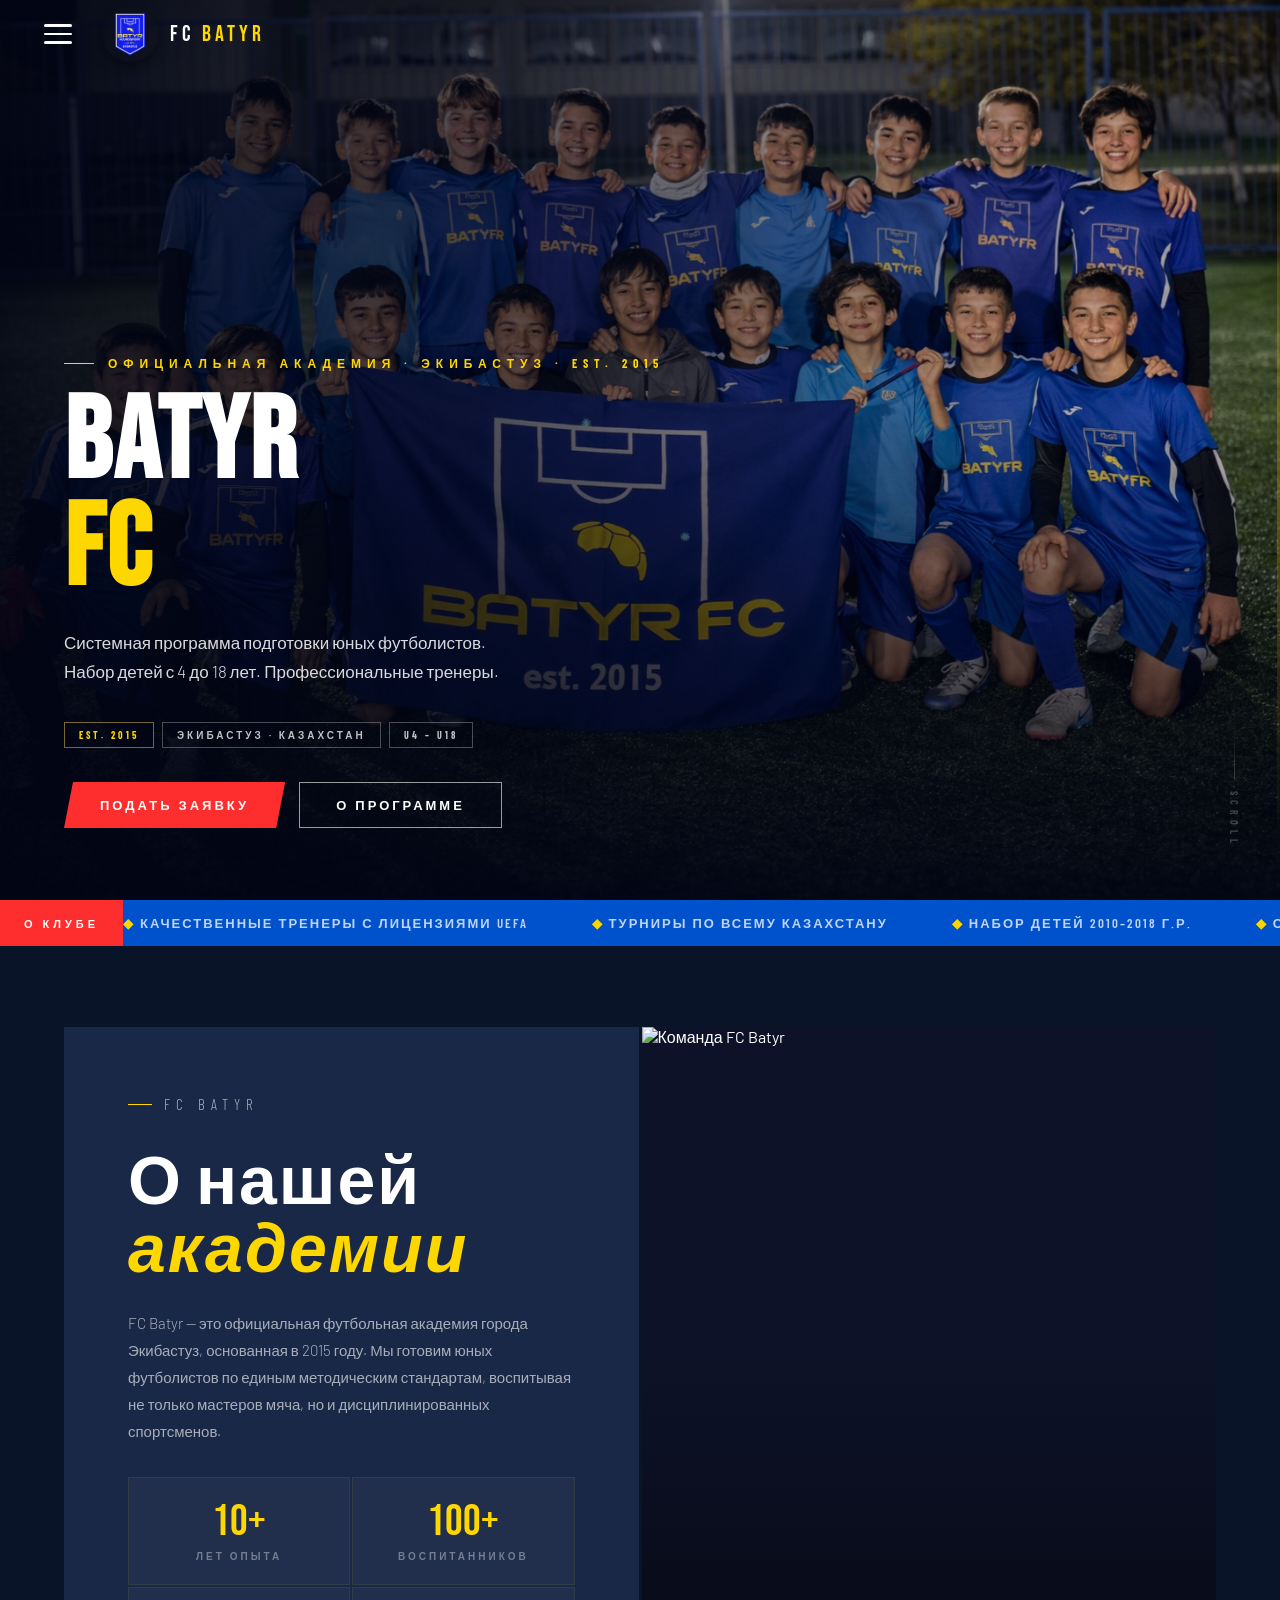
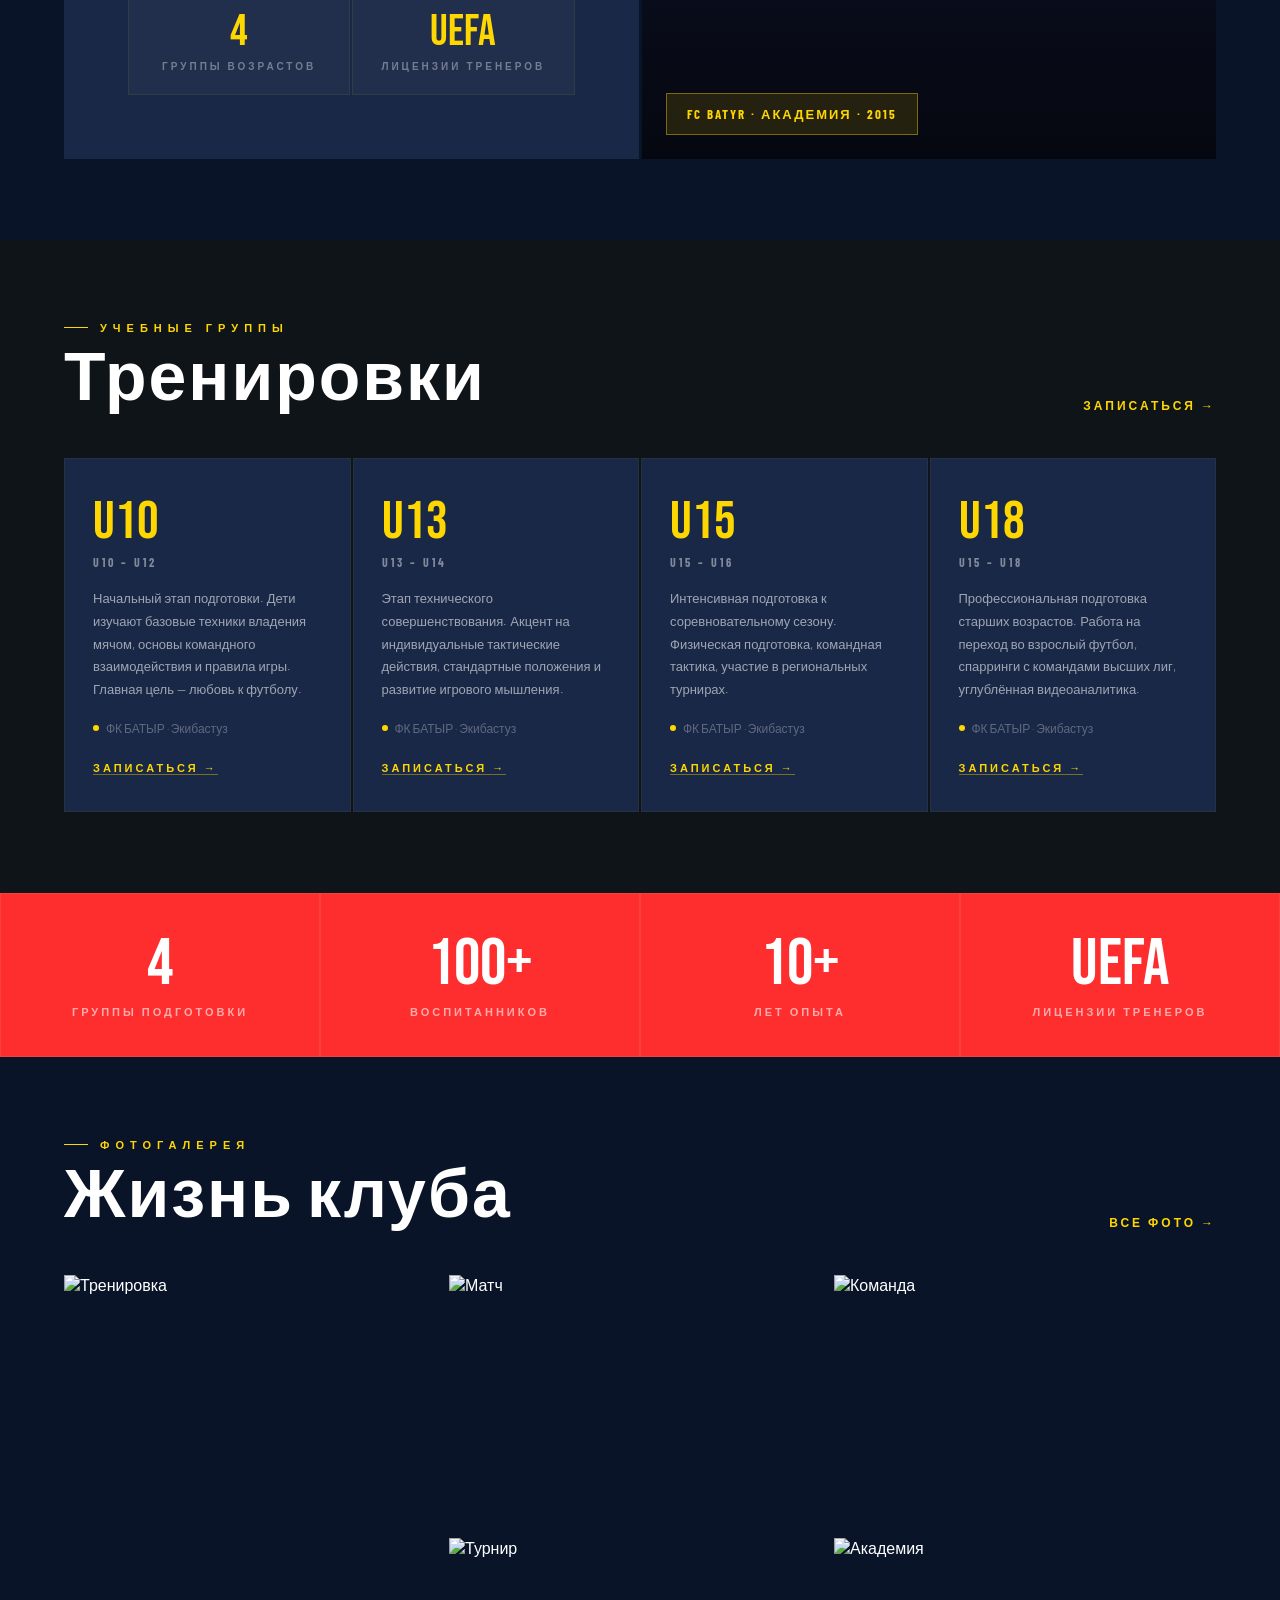
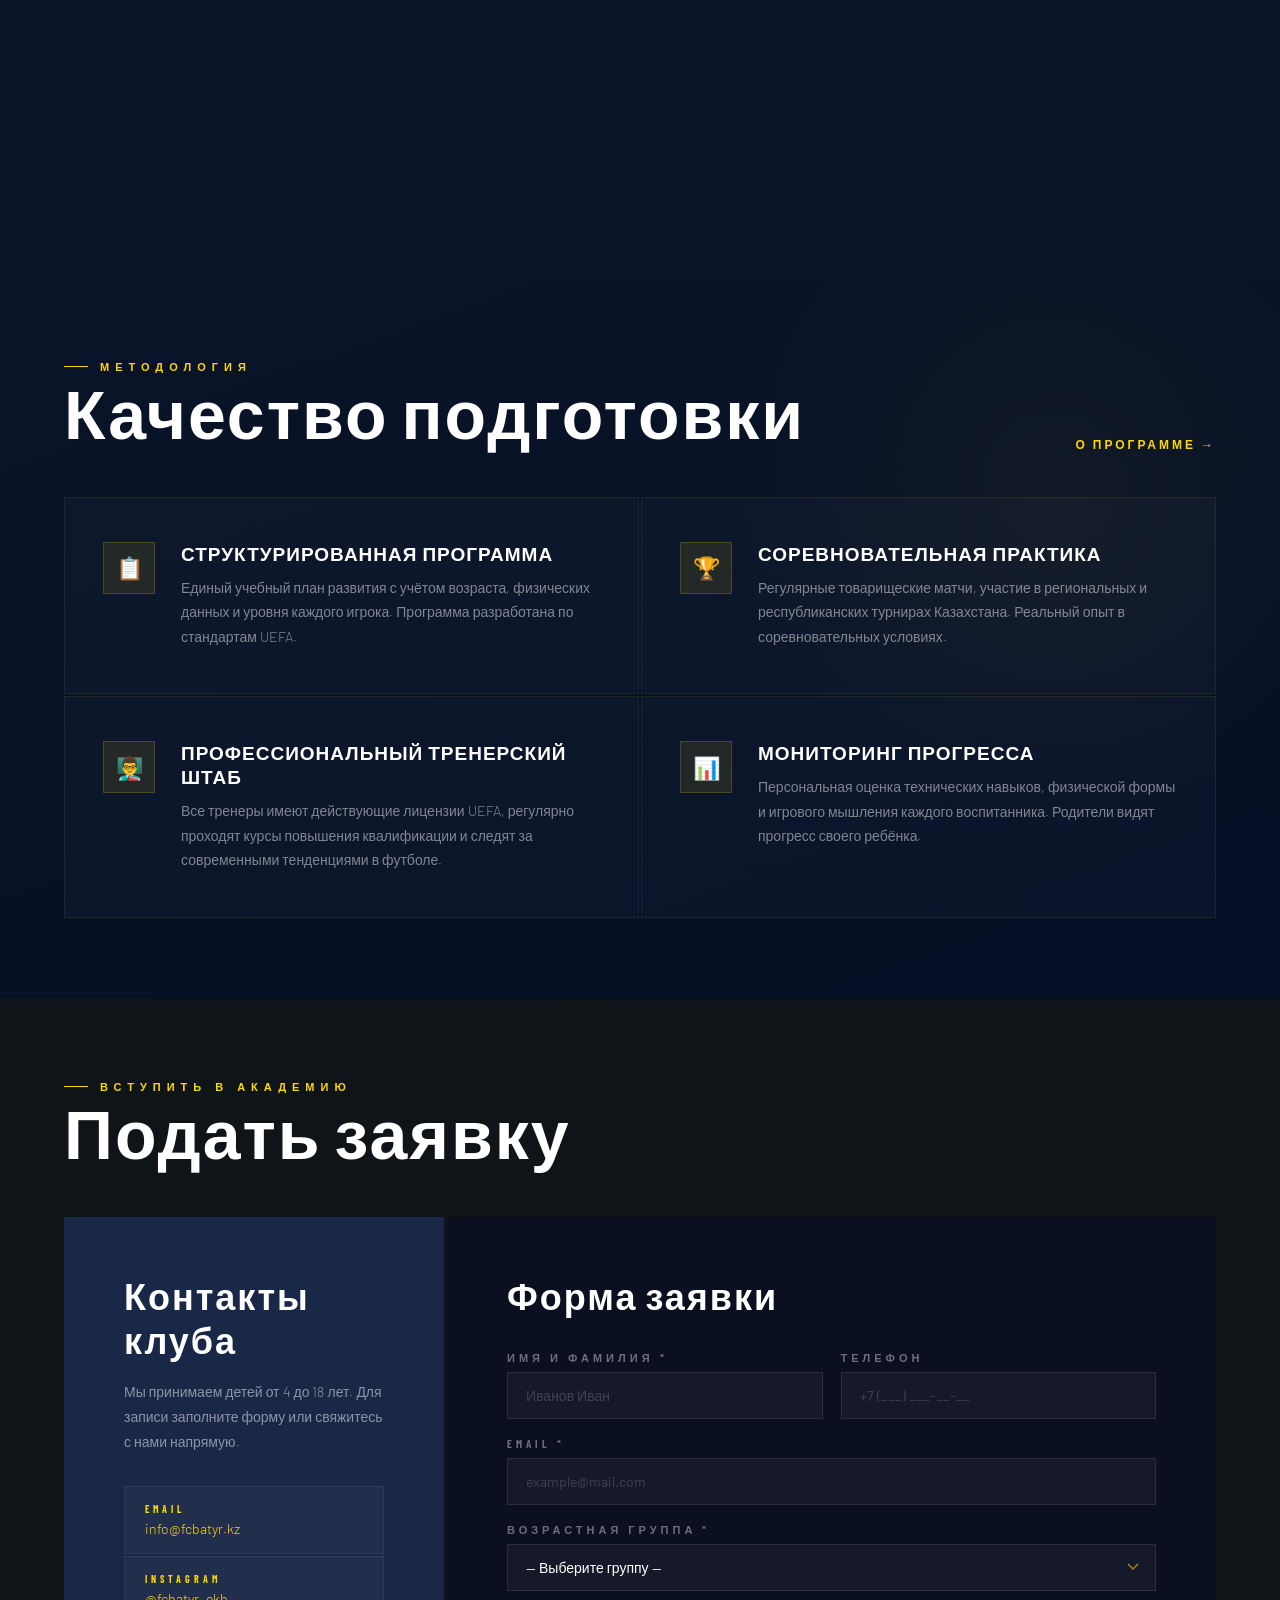
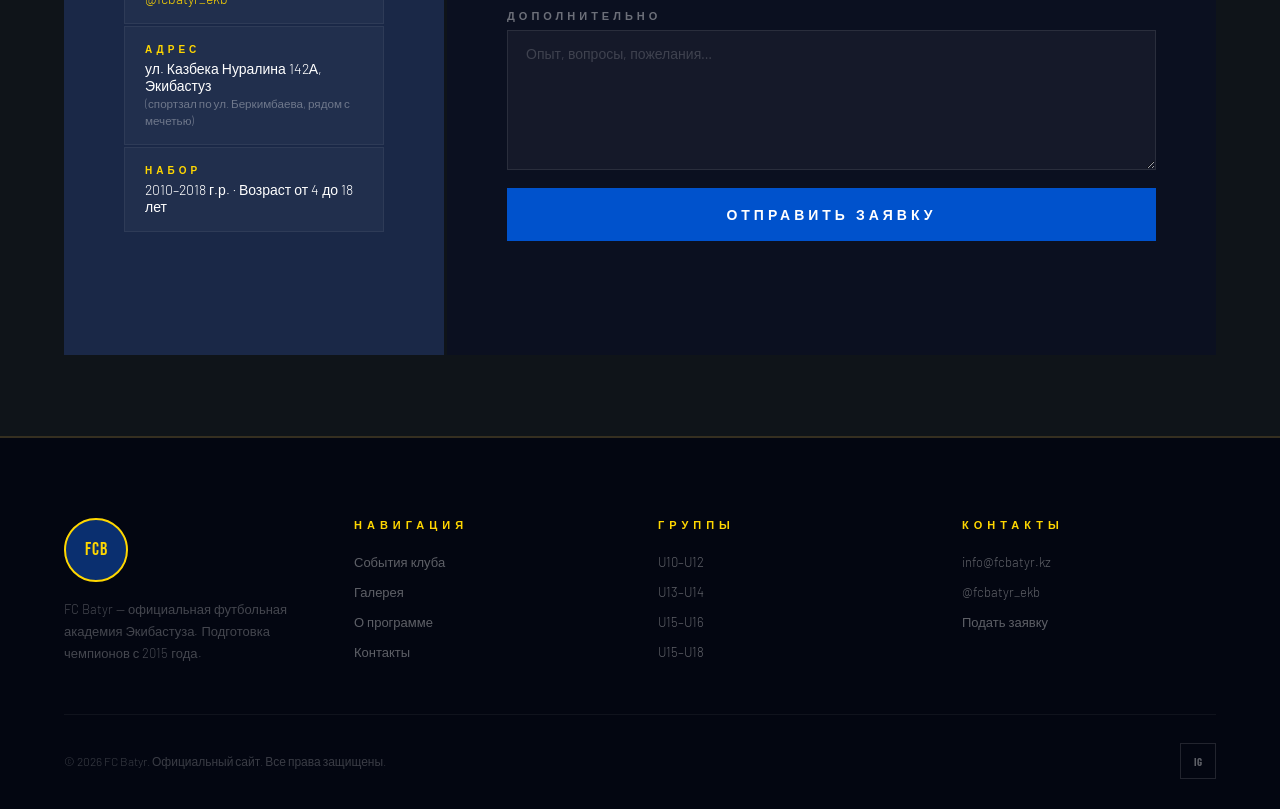
==== index.html @ 2724ebb9 "Initial commit: FC Batyr website with improved design and admin panel - Added hero section with team" ====
<!DOCTYPE html>
<html lang="ru">
<head>
  <meta charset="UTF-8" />
  <meta name="viewport" content="width=device-width, initial-scale=1.0" />
  <title>FC Batyr | Футбольная академия · Экибастуз</title>
  <meta name="description" content="Официальный сайт футбольного клуба FC Batyr — академия подготовки юных футболистов от 4 до 18 лет в Экибастузе, Казахстан." />
  <link rel="preconnect" href="https://fonts.googleapis.com" />
  <link href="https://fonts.googleapis.com/css2?family=Bebas+Neue&family=Barlow:wght@300;400;600;700&family=Barlow+Condensed:wght@400;600;700;800&display=swap" rel="stylesheet" />
  <link rel="stylesheet" href="style.css" />
</head>
<body>

<!-- PRELOADER -->
<div id="preloader">
  <div class="pre-emblem">
    <img src="img/logo.png" alt="FC Batyr" onerror="this.outerHTML='<span class=pre-emblem-txt>FCB</span>'" />
  </div>
  <div class="pre-logo">FC <span>BATYR</span></div>
  <div class="pre-bar"><div class="pre-bar-fill"></div></div>
  <div class="pre-label">Экибастуз · Казахстан · est. 2015</div>
</div>

<!-- PARTICLES -->
<div id="particles" aria-hidden="true"></div>

<!-- HEADER -->
<header class="site-header" id="site-header">
  <div class="header-inner">
    <div class="header-left">
      <button class="burger" id="burger-btn" aria-label="Меню">
        <span class="burger-line"></span>
        <span class="burger-line"></span>
        <span class="burger-line"></span>
      </button>
      <a href="index.html" class="header-logo-link">
        <div class="header-emblem">
          <img src="img/logo.png" alt="FC Batyr" onerror="this.outerHTML='<span style=font-family:Bebas+Neue,sans-serif;font-size:13px;color:#C9A84C;letter-spacing:1px>FCB</span>'" />
        </div>
        <span class="header-brand">FC <span>BATYR</span></span>
      </a>
    </div>
  </div>
</header>

<!-- SLIDE NAV -->
<nav class="slide-nav" id="slide-nav" aria-label="Главное меню">
  <div class="slide-nav-head">
    <div class="slide-nav-logo-img">
      <img src="img/logo.png" alt="FC Batyr" onerror="this.style.display='none'" />
    </div>
    <div>
      <div class="slide-nav-title">FC <span>BATYR</span></div>
      <div class="slide-nav-sub">Академия · Экибастуз · 2015</div>
    </div>
  </div>
  <ul class="slide-nav-list">
    <li><a href="index.html" class="nav-close">Главная <span class="nav-arr">→</span></a></li>
    <li><a href="news.html" class="nav-close">События клуба <span class="nav-arr">→</span></a></li>
    <li><a href="gallery.html" class="nav-close">Галерея <span class="nav-arr">→</span></a></li>
    <li><a href="program.html" class="nav-close">О программе <span class="nav-arr">→</span></a></li>
    <li><a href="contacts.html" class="nav-close">Контакты <span class="nav-arr">→</span></a></li>
  </ul>
  <div class="slide-nav-footer">
    <a href="contacts.html#form" class="slide-nav-cta primary nav-close">Подать заявку</a>
    <a href="https://www.instagram.com/fcbatyr_ekb/" target="_blank" rel="noopener" class="slide-nav-cta outline">Instagram →</a>
  </div>
</nav>
<div class="nav-overlay" id="nav-overlay"></div>

<!-- HERO -->
<section class="hero" id="top">
  <div class="hero-media">
    <img src="img/team.png" alt="FC Batyr — команда" onerror="this.style.display='none'" />
  </div>
  <div class="hero-content">
    <div class="hero-eyebrow">Официальная академия · Экибастуз · est. 2015</div>
    <h1 class="hero-title">BATYR<br /><em>FC</em></h1>
    <p class="hero-sub">Системная программа подготовки юных футболистов.<br />Набор детей с 4 до 18 лет. Профессиональные тренеры.</p>
    <div class="hero-badges">
      <span class="hero-badge gold">est. 2015</span>
      <span class="hero-badge">Экибастуз · Казахстан</span>
      <span class="hero-badge">U4 – U18</span>
    </div>
    <div class="hero-actions">
      <a href="contacts.html#form" class="btn-red">Подать заявку</a>
      <a href="program.html" class="btn-ghost">О программе</a>
    </div>
  </div>
  <div class="hero-line" aria-hidden="true"></div>
  <div class="hero-scroll" aria-hidden="true">Scroll</div>
</section>

<!-- TICKER — о клубе -->
<div class="ticker-wrap" aria-hidden="true">
  <div class="ticker-label">О клубе</div>
  <div class="ticker-inner">
    <div class="ticker-track">
      <span class="ticker-item">Качественные тренеры с лицензиями UEFA</span>
      <span class="ticker-item">Турниры по всему Казахстану</span>
      <span class="ticker-item">Набор детей 2010–2018 г.р.</span>
      <span class="ticker-item">Системная подготовка с 4 лет</span>
      <span class="ticker-item">Индивидуальный подход к каждому игроку</span>
      <span class="ticker-item">Регулярные товарищеские матчи</span>
      <span class="ticker-item">Качественные тренеры с лицензиями UEFA</span>
      <span class="ticker-item">Турниры по всему Казахстану</span>
      <span class="ticker-item">Набор детей 2010–2018 г.р.</span>
      <span class="ticker-item">Системная подготовка с 4 лет</span>
      <span class="ticker-item">Индивидуальный подход к каждому игроку</span>
      <span class="ticker-item">Регулярные товарищеские матчи</span>
    </div>
  </div>
</div>

<!-- О КЛУБЕ -->
<section class="about-section section" id="about">
  <div class="about-grid">
    <div class="about-text" data-reveal data-dir="left">
      <p class="eyebrow">FC Batyr</p>
      <h2 class="section-title" style="margin-bottom:24px">О нашей<br /><em style="color:var(--gold)">академии</em></h2>
      <p>FC Batyr — это официальная футбольная академия города Экибастуз, основанная в 2015 году. Мы готовим юных футболистов по единым методическим стандартам, воспитывая не только мастеров мяча, но и дисциплинированных спортсменов.</p>
      <div class="about-facts">
        <div class="about-fact">
          <span class="about-fact-num">10+</span>
          <div class="about-fact-lbl">Лет опыта</div>
        </div>
        <div class="about-fact">
          <span class="about-fact-num">100+</span>
          <div class="about-fact-lbl">Воспитанников</div>
        </div>
        <div class="about-fact">
          <span class="about-fact-num">4</span>
          <div class="about-fact-lbl">Группы возрастов</div>
        </div>
        <div class="about-fact">
          <span class="about-fact-num">UEFA</span>
          <div class="about-fact-lbl">Лицензии тренеров</div>
        </div>
      </div>
    </div>
    <div class="about-visual" data-reveal data-dir="right">
      <img src="team.png" alt="Команда FC Batyr" onerror="this.style.background='#0d1228'" />
      <div class="about-badge">FC Batyr · Академия · 2015</div>
    </div>
  </div>
</section>

<!-- ТРЕНИРОВОЧНЫЕ ГРУППЫ -->
<section class="training-section section" id="training">
  <div class="sec-head" data-reveal>
    <div>
      <p class="eyebrow">Учебные группы</p>
      <h2 class="section-title">Тренировки</h2>
    </div>
    <a href="contacts.html#form" class="see-all">Записаться →</a>
  </div>
  <div class="training-grid">

    <div class="training-card" data-reveal data-delay="1">
      <div class="t-age">U10</div>
      <div class="t-name">U10 – U12</div>
      <p class="t-desc">Начальный этап подготовки. Дети изучают базовые техники владения мячом, основы командного взаимодействия и правила игры. Главная цель — любовь к футболу.</p>
      <div class="t-location">ФК БАТЫР · Экибастуз</div>
      <button class="t-enroll" onclick="window.location='contacts.html#form'">Записаться →</button>
    </div>

    <div class="training-card" data-reveal data-delay="2">
      <div class="t-age">U13</div>
      <div class="t-name">U13 – U14</div>
      <p class="t-desc">Этап технического совершенствования. Акцент на индивидуальные тактические действия, стандартные положения и развитие игрового мышления.</p>
      <div class="t-location">ФК БАТЫР · Экибастуз</div>
      <button class="t-enroll" onclick="window.location='contacts.html#form'">Записаться →</button>
    </div>

    <div class="training-card" data-reveal data-delay="3">
      <div class="t-age">U15</div>
      <div class="t-name">U15 – U16</div>
      <p class="t-desc">Интенсивная подготовка к соревновательному сезону. Физическая подготовка, командная тактика, участие в региональных турнирах.</p>
      <div class="t-location">ФК БАТЫР · Экибастуз</div>
      <button class="t-enroll" onclick="window.location='contacts.html#form'">Записаться →</button>
    </div>

    <div class="training-card" data-reveal data-delay="4">
      <div class="t-age">U18</div>
      <div class="t-name">U15 – U18</div>
      <p class="t-desc">Профессиональная подготовка старших возрастов. Работа на переход во взрослый футбол, спарринги с командами высших лиг, углублённая видеоаналитика.</p>
      <div class="t-location">ФК БАТЫР · Экибастуз</div>
      <button class="t-enroll" onclick="window.location='contacts.html#form'">Записаться →</button>
    </div>

  </div>
</section>

<!-- STATS -->
<div class="stats-bar">
  <div class="stat-item" data-reveal>
    <span class="stat-num">4</span>
    <div class="stat-lbl">Группы подготовки</div>
  </div>
  <div class="stat-item" data-reveal data-delay="1">
    <span class="stat-num">100+</span>
    <div class="stat-lbl">Воспитанников</div>
  </div>
  <div class="stat-item" data-reveal data-delay="2">
    <span class="stat-num">10+</span>
    <div class="stat-lbl">Лет опыта</div>
  </div>
  <div class="stat-item" data-reveal data-delay="3">
    <span class="stat-num">UEFA</span>
    <div class="stat-lbl">Лицензии тренеров</div>
  </div>
</div>

<!-- GALLERY — Жизнь клуба -->
<section class="gallery-section section" id="gallery">
  <div class="sec-head" data-reveal>
    <div>
      <p class="eyebrow">Фотогалерея</p>
      <h2 class="section-title">Жизнь клуба</h2>
    </div>
    <a href="gallery.html" class="see-all">Все фото →</a>
  </div>
  <div class="gallery-grid" data-reveal data-delay="1">
    <div class="gallery-item">
      <img src="gallery-1-400x300.svg" alt="Тренировка" />
      <div class="gallery-cap"><span>Тренировка</span></div>
    </div>
    <div class="gallery-item">
      <img src="gallery-2-400x300.svg" alt="Матч" />
      <div class="gallery-cap"><span>Матч</span></div>
    </div>
    <div class="gallery-item">
      <img src="gallery-3-400x300.svg" alt="Команда" />
      <div class="gallery-cap"><span>Команда</span></div>
    </div>
    <div class="gallery-item">
      <img src="gallery-5-400x300.svg" alt="Турнир" />
      <div class="gallery-cap"><span>Турнир</span></div>
    </div>
    <div class="gallery-item">
      <img src="gallery-6-400x300.svg" alt="Академия" />
      <div class="gallery-cap"><span>Академия</span></div>
    </div>
  </div>
</section>

<!-- КАЧЕСТВО ПОДГОТОВКИ -->
<section class="quality-section section" id="quality">
  <div class="sec-head" data-reveal>
    <div>
      <p class="eyebrow">Методология</p>
      <h2 class="section-title">Качество подготовки</h2>
    </div>
    <a href="program.html" class="see-all">О программе →</a>
  </div>
  <div class="quality-grid">
    <div class="quality-card" data-reveal data-delay="1">
      <div class="quality-icon">📋</div>
      <div>
        <div class="quality-title">Структурированная программа</div>
        <p class="quality-desc">Единый учебный план развития с учётом возраста, физических данных и уровня каждого игрока. Программа разработана по стандартам UEFA.</p>
      </div>
    </div>
    <div class="quality-card" data-reveal data-delay="2">
      <div class="quality-icon">🏆</div>
      <div>
        <div class="quality-title">Соревновательная практика</div>
        <p class="quality-desc">Регулярные товарищеские матчи, участие в региональных и республиканских турнирах Казахстана. Реальный опыт в соревновательных условиях.</p>
      </div>
    </div>
    <div class="quality-card" data-reveal data-delay="3">
      <div class="quality-icon">👨‍🏫</div>
      <div>
        <div class="quality-title">Профессиональный тренерский штаб</div>
        <p class="quality-desc">Все тренеры имеют действующие лицензии UEFA, регулярно проходят курсы повышения квалификации и следят за современными тенденциями в футболе.</p>
      </div>
    </div>
    <div class="quality-card" data-reveal data-delay="4">
      <div class="quality-icon">📊</div>
      <div>
        <div class="quality-title">Мониторинг прогресса</div>
        <p class="quality-desc">Персональная оценка технических навыков, физической формы и игрового мышления каждого воспитанника. Родители видят прогресс своего ребёнка.</p>
      </div>
    </div>
  </div>
</section>

<!-- ПОДАТЬ ЗАЯВКУ (краткий блок) -->
<section class="contact-section section" id="apply">
  <div class="sec-head" data-reveal>
    <div>
      <p class="eyebrow">Вступить в академию</p>
      <h2 class="section-title">Подать заявку</h2>
    </div>
  </div>
  <div class="contact-wrap" data-reveal data-delay="1">
    <div class="contact-info">
      <h3>Контакты клуба</h3>
      <p>Мы принимаем детей от 4 до 18 лет. Для записи заполните форму или свяжитесь с нами напрямую.</p>
      <div class="contact-items">
        <div class="contact-item">
          <div class="c-label">Email</div>
          <div class="c-val"><a href="mailto:info@fcbatyr.kz">info@fcbatyr.kz</a></div>
        </div>
        <div class="contact-item">
          <div class="c-label">Instagram</div>
          <div class="c-val"><a href="https://www.instagram.com/fcbatyr_ekb/" target="_blank" rel="noopener">@fcbatyr_ekb</a></div>
        </div>
        <div class="contact-item">
          <div class="c-label">Адрес</div>
          <div class="c-val">ул. Казбека Нуралина 142А, Экибастуз<br /><small style="color:rgba(255,255,255,.35)">(спортзал по ул. Беркимбаева, рядом с мечетью)</small></div>
        </div>
        <div class="contact-item">
          <div class="c-label">Набор</div>
          <div class="c-val">2010–2018 г.р. · Возраст от 4 до 18 лет</div>
        </div>
      </div>
    </div>

    <div class="contact-form-block" id="form">
      <h3>Форма заявки</h3>
      <form id="contactForm" novalidate>
        <input type="hidden" name="access_key" value="ad1a588d-4785-471f-af58-3573be70d8b1" />
        <input type="checkbox" name="botcheck" style="display:none" tabindex="-1" autocomplete="off" />
        <div class="form-grid">
          <div class="form-row2">
            <div class="field">
              <label for="name">Имя и фамилия *</label>
              <input id="name" name="name" type="text" placeholder="Иванов Иван" />
              <span class="field-error"></span>
            </div>
            <div class="field">
              <label for="phone">Телефон</label>
              <input id="phone" name="phone" type="tel" placeholder="+7 (___) ___-__-__" />
              <span class="field-error"></span>
            </div>
          </div>
          <div class="field">
            <label for="email">Email *</label>
            <input id="email" name="email" type="email" placeholder="example@mail.com" />
            <span class="field-error"></span>
          </div>
          <div class="field">
            <label for="group">Возрастная группа *</label>
            <select id="group" name="group">
              <option value="">— Выберите группу —</option>
              <option value="U10-U12">U10–U12 (2013–2015 г.р.)</option>
              <option value="U13-U14">U13–U14 (2011–2012 г.р.)</option>
              <option value="U15-U16">U15–U16 (2009–2010 г.р.)</option>
              <option value="U15-U18">U15–U18 (2007–2010 г.р.)</option>
            </select>
            <span class="field-error"></span>
          </div>
          <div class="field">
            <label for="message">Дополнительно</label>
            <textarea id="message" name="message" rows="4" placeholder="Опыт, вопросы, пожелания…"></textarea>
          </div>
          <button class="submit-btn" type="submit" id="sendBtn">Отправить заявку</button>
          <div class="form-status" id="formStatus"></div>
        </div>
      </form>
    </div>
  </div>
</section>

<!-- FOOTER -->
<footer class="site-footer">
  <div class="footer-top">
    <div class="footer-brand">
      <div class="footer-emblem">
        <img src="logo.png" alt="FC Batyr" onerror="this.outerHTML='<span class=footer-emblem-txt>FCB</span>'" />
      </div>
      <p class="footer-tagline">FC Batyr — официальная футбольная академия Экибастуза. Подготовка чемпионов с 2015 года.</p>
    </div>
    <div>
      <div class="footer-col-title">Навигация</div>
      <ul class="footer-links">
        <li><a href="news.html">События клуба</a></li>
        <li><a href="gallery.html">Галерея</a></li>
        <li><a href="program.html">О программе</a></li>
        <li><a href="contacts.html">Контакты</a></li>
      </ul>
    </div>
    <div>
      <div class="footer-col-title">Группы</div>
      <ul class="footer-links">
        <li><a href="contacts.html#form">U10–U12</a></li>
        <li><a href="contacts.html#form">U13–U14</a></li>
        <li><a href="contacts.html#form">U15–U16</a></li>
        <li><a href="contacts.html#form">U15–U18</a></li>
      </ul>
    </div>
    <div>
      <div class="footer-col-title">Контакты</div>
      <ul class="footer-links">
        <li><a href="mailto:info@fcbatyr.kz">info@fcbatyr.kz</a></li>
        <li><a href="https://www.instagram.com/fcbatyr_ekb/" target="_blank" rel="noopener">@fcbatyr_ekb</a></li>
        <li><a href="contacts.html#form">Подать заявку</a></li>
      </ul>
    </div>
  </div>
  <div class="footer-bottom">
    <p class="footer-copy">© <span class="js-year"></span> FC Batyr. Официальный сайт. Все права защищены.</p>
    <div class="social-links">
      <a href="https://www.instagram.com/fcbatyr_ekb/" target="_blank" rel="noopener" class="social-link">IG</a>
    </div>
  </div>
</footer>

<div id="snackbar-root"></div>
<script src="app.js"></script>
</body>
</html>
---- style.css ----
/* =============================================
   FC BATYR — MAIN STYLESHEET v3
   ============================================= */
:root {
  --navy:  #0A2F6F;
  --blue:  #0052CC;
  --red:   #FF2E2E;
  --gold:  #FFD700;
  --white: #ffffff;
  --dark:  #0F1419;
  --card:  #1a2847;
  --ease:  cubic-bezier(.4,0,.2,1);
}

*,*::before,*::after { box-sizing:border-box; margin:0; padding:0; }
html  { scroll-behavior:smooth; }
body  { font-family:'Barlow',sans-serif; background:var(--dark); color:var(--white); overflow-x:hidden; }
a     { color:inherit; text-decoration:none; }
img   { display:block; }

/* ── PRELOADER ── */
#preloader {
  position:fixed; inset:0; z-index:9999;
  background:var(--dark);
  display:flex; align-items:center; justify-content:center;
  flex-direction:column; gap:22px;
  transition:opacity .7s var(--ease), visibility .7s var(--ease);
}
#preloader.hidden { opacity:0; visibility:hidden; pointer-events:none; }
.pre-emblem {
  width:120px; height:120px; border-radius:50%;
  background:var(--navy);
  display:flex; align-items:center; justify-content:center; overflow:hidden;
  animation:emblemPulse 2s ease-in-out infinite;
}
.pre-emblem img { width:100%; height:100%; object-fit:cover; }
.pre-emblem-txt { font-family:'Bebas Neue',sans-serif; font-size:20px; letter-spacing:2px; color:var(--gold); }
@keyframes emblemPulse {
  0%,100% { box-shadow:0 0 0 0 rgba(201,168,76,.4); }
  50%      { box-shadow:0 0 0 18px rgba(201,168,76,0); }
}
.pre-logo { font-family:'Bebas Neue',sans-serif; font-size:46px; letter-spacing:8px; color:var(--white); }
.pre-logo span { color:var(--gold); }
.pre-bar { width:200px; height:2px; background:rgba(255,255,255,.1); border-radius:99px; overflow:hidden; }
.pre-bar-fill {
  height:100%; width:0;
  background:linear-gradient(90deg,var(--blue),var(--gold));
  animation:preload 2s var(--ease) forwards;
}
@keyframes preload { to { width:100%; } }
.pre-label { font-family:'Barlow Condensed',sans-serif; font-size:11px; letter-spacing:5px; text-transform:uppercase; color:rgba(255,255,255,.4); }

/* ── PARTICLES ── */
#particles { position:fixed; inset:0; z-index:1; pointer-events:none; overflow:hidden; }
.particle {
  position:absolute; bottom:-10vh;
  width:var(--s,4px); height:var(--s,4px); border-radius:50%;
  background:radial-gradient(circle,rgba(255,255,255,.9) 0%,rgba(201,168,76,.6) 50%,transparent 72%);
  opacity:var(--o,.1); animation:rise var(--d,12s) linear var(--dl,0s) infinite;
}
@keyframes rise {
  0%   { transform:translateY(0) scale(.9); }
  50%  { transform:translateY(-55vh) scale(1); }
  100% { transform:translateY(-115vh) scale(.9); opacity:0; }
}

/* ── HEADER ── */
.site-header {
  position:fixed; top:0; left:0; right:0; height:68px; z-index:200;
  transition:transform .45s var(--ease), background .3s ease, box-shadow .3s ease;
}
.site-header.scrolled {
  background:rgba(4,7,22,.96);
  backdrop-filter:blur(20px);
  box-shadow:0 2px 30px rgba(0,0,0,.6);
  border-bottom:1px solid rgba(201,168,76,.1);
}
.site-header.hide-up { transform:translateY(-100%); }

.header-inner {
  display:flex; align-items:center; justify-content:space-between;
  height:100%; padding:0 clamp(16px,4vw,44px);
}
.header-left { display:flex; align-items:center; gap:14px; }
.header-logo-link { display:flex; align-items:center; gap:12px; }
.header-emblem {
  width:56px; height:56px; border-radius:50%;
  overflow:hidden; flex-shrink:0;
  box-shadow:0 4px 12px rgba(0,0,0,.4);
}
.header-emblem img { width:100%; height:100%; object-fit:cover; }
.header-brand { font-family:'Bebas Neue',sans-serif; font-size:22px; letter-spacing:4px; color:var(--white); }
.header-brand span { color:var(--gold); }

.burger {
  width:44px; height:44px; background:none; border:none;
  cursor:pointer; display:flex; flex-direction:column;
  justify-content:center; gap:6px; padding:0;
}
.burger-line {
  width:28px; height:2.5px; border-radius:99px; background:var(--white);
  transition:transform .35s var(--ease), opacity .3s ease, width .3s ease;
}
.burger.open .burger-line:nth-child(1) { transform:translateY(8.5px) rotate(45deg); }
.burger.open .burger-line:nth-child(2) { opacity:0; width:0; }
.burger.open .burger-line:nth-child(3) { transform:translateY(-8.5px) rotate(-45deg); }

/* ── SLIDE NAV ── */
.slide-nav {
  position:fixed; top:0; left:0;
  width:min(380px,88vw); height:100vh;
  background:#0a1428;
  border-right:1px solid rgba(255,215,0,.12);
  z-index:199;
  transform:translateX(-110%);
  transition:transform .42s var(--ease);
  display:flex; flex-direction:column; overflow:hidden;
}
.slide-nav.open { transform:translateX(0); }

.slide-nav-head {
  padding:86px 32px 22px;
  border-bottom:1px solid rgba(255,255,255,.05);
  flex-shrink:0; display:flex; align-items:center; gap:14px;
}
.slide-nav-logo-img {
  width:46px; height:46px; border-radius:50%;
  border:1.5px solid var(--gold); overflow:hidden;
  background:var(--navy); flex-shrink:0;
}
.slide-nav-logo-img img { width:100%; height:100%; object-fit:cover; }
.slide-nav-title { font-family:'Bebas Neue',sans-serif; font-size:24px; letter-spacing:4px; color:var(--white); }
.slide-nav-title span { color:var(--gold); }
.slide-nav-sub { font-family:'Barlow Condensed',sans-serif; font-size:10px; letter-spacing:3px; text-transform:uppercase; color:rgba(255,255,255,.3); margin-top:2px; }

.slide-nav-list { list-style:none; padding:12px 0; flex:1; overflow-y:auto; }
.slide-nav-list li a {
  display:flex; align-items:center; justify-content:space-between;
  padding:14px 32px;
  font-family:'Barlow Condensed',sans-serif; font-size:19px; font-weight:700;
  letter-spacing:3px; text-transform:uppercase;
  color:rgba(255,255,255,.55);
  border-left:3px solid transparent;
  transition:color .2s, border-color .2s, background .2s;
}
.slide-nav-list li a:hover { color:var(--white); border-left-color:var(--gold); background:rgba(255,215,0,.05); }
.nav-arr { font-size:13px; opacity:.4; transition:transform .2s, opacity .2s; }
.slide-nav-list li a:hover .nav-arr { transform:translateX(5px); opacity:.9; }

.slide-nav-footer {
  padding:20px 32px calc(20px + env(safe-area-inset-bottom,0px));
  border-top:1px solid rgba(255,255,255,.05);
  display:flex; flex-direction:column; gap:10px; flex-shrink:0;
}
.slide-nav-cta {
  display:block; padding:14px; text-align:center;
  font-family:'Barlow Condensed',sans-serif; font-size:13px; font-weight:700;
  letter-spacing:3px; text-transform:uppercase;
  transition:opacity .2s, transform .15s;
}
.slide-nav-cta:hover { opacity:.85; transform:translateY(-1px); }
.slide-nav-cta.primary { background:var(--red); color:var(--white); }
.slide-nav-cta.outline { border:1px solid rgba(255,255,255,.22); color:rgba(255,255,255,.7); }

.nav-overlay {
  position:fixed; inset:0; z-index:198;
  background:rgba(0,0,0,.72); opacity:0; visibility:hidden;
  transition:opacity .42s ease, visibility .42s ease;
  backdrop-filter:blur(4px);
}
.nav-overlay.open { opacity:1; visibility:visible; }

/* ── HERO ── */
.hero { position:relative; height:100vh; min-height:640px; display:flex; align-items:flex-end; overflow:hidden; }
.hero-media { position:absolute; inset:0; z-index:0; }
.hero-media img {
  width:100%; height:100%; object-fit:cover; object-position:center 25%;
  animation:heroZoom 18s ease-out forwards;
}
@keyframes heroZoom { from{transform:scale(1.08)} to{transform:scale(1)} }
.hero-media::after {
  content:''; position:absolute; inset:0;
  background:
    linear-gradient(to right,rgba(2,5,20,.94) 0%,rgba(2,5,20,.65) 40%,rgba(2,5,20,.08) 100%),
    linear-gradient(to top,rgba(2,5,20,.92) 0%,transparent 55%);
}
.hero-content {
  position:relative; z-index:2;
  padding:0 clamp(22px,5vw,80px) clamp(70px,8vh,110px); max-width:860px;
}
.hero-eyebrow {
  font-family:'Barlow Condensed',sans-serif; font-size:12px; font-weight:700;
  letter-spacing:6px; text-transform:uppercase; color:var(--gold);
  margin-bottom:20px; opacity:0; animation:fadeUp .7s .3s forwards;
  display:flex; align-items:center; gap:14px;
}
.hero-eyebrow::before { content:''; width:30px; height:1px; background:var(--gold); }
.hero-title {
  font-family:'Bebas Neue',sans-serif;
  font-size:clamp(58px,10.5vw,116px); line-height:.92; letter-spacing:2px; color:var(--white);
  margin-bottom:24px; opacity:0; animation:fadeUp .85s .5s forwards;
}
.hero-title em { color:var(--gold); font-style:normal; }
.hero-sub {
  font-size:clamp(14px,1.6vw,17px); font-weight:300; line-height:1.7;
  color:rgba(255,255,255,.85); max-width:500px; margin-bottom:36px;
  opacity:0; animation:fadeUp .85s .7s forwards;
}
.hero-badges { display:flex; flex-wrap:wrap; gap:8px; margin-bottom:34px; opacity:0; animation:fadeUp .85s .85s forwards; }
.hero-badge { font-family:'Barlow Condensed',sans-serif; font-size:10px; font-weight:700; letter-spacing:3px; text-transform:uppercase; padding:6px 14px; border:1px solid rgba(255,255,255,.28); color:rgba(255,255,255,.75); }
.hero-badge.gold { border-color:rgba(201,168,76,.6); color:var(--gold); }
.hero-actions { display:flex; flex-wrap:wrap; gap:14px; opacity:0; animation:fadeUp .85s 1s forwards; }

.btn-red {
  padding:15px 36px;
  font-family:'Barlow Condensed',sans-serif; font-size:13px; font-weight:700;
  letter-spacing:3px; text-transform:uppercase;
  background:var(--red); color:var(--white); border:none; cursor:pointer;
  clip-path:polygon(9px 0%,100% 0%,calc(100% - 9px) 100%,0% 100%);
  transition:opacity .2s,transform .2s; display:inline-block;
}
.btn-red:hover { opacity:.88; transform:translateY(-2px); }
.btn-ghost {
  padding:14px 36px;
  font-family:'Barlow Condensed',sans-serif; font-size:13px; font-weight:700;
  letter-spacing:3px; text-transform:uppercase;
  border:1.5px solid rgba(255,255,255,.6); color:var(--white);
  background:transparent; cursor:pointer; display:inline-block;
  transition:border-color .2s,background .2s,transform .2s;
}
.btn-ghost:hover { border-color:var(--white); background:rgba(255,255,255,.07); transform:translateY(-2px); }

.hero-scroll {
  position:absolute; right:40px; bottom:52px; z-index:3;
  writing-mode:vertical-rl; font-family:'Barlow Condensed',sans-serif;
  font-size:10px; font-weight:700; letter-spacing:5px; text-transform:uppercase;
  color:rgba(255,255,255,.22); display:flex; align-items:center; gap:12px;
  animation:scrollBounce 3s ease-in-out infinite;
}
.hero-scroll::before { content:''; width:1px; height:48px; background:linear-gradient(to bottom,transparent,rgba(255,255,255,.22)); }
@keyframes scrollBounce { 0%,100%{transform:translateY(0)} 50%{transform:translateY(9px)} }
.hero-line { position:absolute; right:0; top:0; bottom:0; width:3px; z-index:3; background:linear-gradient(to bottom,transparent 5%,var(--gold) 50%,transparent 95%); opacity:.28; }
@keyframes fadeUp { from{opacity:0;transform:translateY(32px)} to{opacity:1;transform:translateY(0)} }

/* ── TICKER ── */
.ticker-wrap { background:var(--blue); overflow:hidden; height:46px; display:flex; align-items:center; position:relative; z-index:5; }
.ticker-label { flex-shrink:0; background:var(--red); padding:0 24px; height:100%; display:flex; align-items:center; font-family:'Barlow Condensed',sans-serif; font-size:11px; font-weight:700; letter-spacing:4px; text-transform:uppercase; color:var(--white); white-space:nowrap; }
.ticker-inner { overflow:hidden; flex:1; display:flex; }
.ticker-track { display:flex; gap:64px; animation:ticker 34s linear infinite; white-space:nowrap; }
.ticker-item { font-family:'Barlow Condensed',sans-serif; font-size:13px; font-weight:600; letter-spacing:2px; text-transform:uppercase; color:rgba(255,255,255,.75); }
.ticker-item::before { content:'◆  '; color:var(--gold); }
@keyframes ticker { 0%{transform:translateX(0)} 100%{transform:translateX(-50%)} }

/* ── SECTION SHARED ── */
.section { padding:clamp(64px,9vh,112px) clamp(22px,5vw,76px); }
.eyebrow { font-family:'Barlow Condensed',sans-serif; font-size:11px; font-weight:700; letter-spacing:6px; text-transform:uppercase; color:var(--gold); margin-bottom:12px; display:flex; align-items:center; gap:12px; }
.eyebrow::before { content:''; width:24px; height:1px; background:var(--gold); }
.section-title { font-family:'Bebas Neue',sans-serif; font-size:clamp(40px,5.5vw,68px); letter-spacing:2px; line-height:1; color:var(--white); }
.sec-head { display:flex; align-items:flex-end; justify-content:space-between; margin-bottom:44px; flex-wrap:wrap; gap:16px; }
.see-all { font-family:'Barlow Condensed',sans-serif; font-size:12px; font-weight:700; letter-spacing:3px; text-transform:uppercase; color:var(--gold); border-bottom:1px solid transparent; transition:border-color .2s; }
.see-all:hover { border-bottom-color:var(--gold); }

/* Reveal */
[data-reveal] { opacity:0; transform:translateY(32px); transition:opacity .8s var(--ease), transform .8s var(--ease); }
[data-reveal].visible { opacity:1; transform:none; }
[data-reveal][data-dir=left]  { transform:translateX(-44px) translateY(0); }
[data-reveal][data-dir=right] { transform:translateX(44px) translateY(0); }
[data-reveal][data-dir=left].visible, [data-reveal][data-dir=right].visible { transform:translateX(0); }
[data-reveal][data-dir=scale] { transform:scale(.9); }
[data-reveal][data-dir=scale].visible { transform:scale(1); }
[data-reveal][data-delay="1"] { transition-delay:.12s; }
[data-reveal][data-delay="2"] { transition-delay:.24s; }
[data-reveal][data-delay="3"] { transition-delay:.36s; }
[data-reveal][data-delay="4"] { transition-delay:.48s; }

/* ── ABOUT CLUB ── */
.about-section { background:#0a1428; }
.about-grid { display:grid; grid-template-columns:1fr 1fr; gap:3px; }
@media(max-width:800px){ .about-grid { grid-template-columns:1fr; } }
.about-text { background:var(--card); padding:clamp(36px,5vw,64px); display:flex; flex-direction:column; justify-content:center; }
.about-text p { font-size:15px; font-weight:300; line-height:1.8; color:rgba(255,255,255,.62); margin-bottom:32px; }
.about-facts { display:grid; grid-template-columns:1fr 1fr; gap:2px; }
.about-fact { background:rgba(255,255,255,.03); border:1px solid rgba(255,215,0,.08); padding:22px; text-align:center; transition:border-color .3s; }
.about-fact:hover { border-color:rgba(255,215,0,.3); }
.about-fact-num { font-family:'Bebas Neue',sans-serif; font-size:44px; color:var(--gold); line-height:1; display:block; }
.about-fact-lbl { font-family:'Barlow Condensed',sans-serif; font-size:10px; font-weight:700; letter-spacing:3px; text-transform:uppercase; color:rgba(255,255,255,.38); margin-top:6px; }
.about-visual { position:relative; overflow:hidden; min-height:420px; }
.about-visual img { width:100%; height:100%; object-fit:cover; transition:transform .6s ease; }
.about-visual:hover img { transform:scale(1.04); }
.about-visual::after { content:''; position:absolute; inset:0; background:linear-gradient(to top,rgba(0,0,0,.6) 0%,transparent 55%); }
.about-badge { position:absolute; bottom:24px; left:24px; z-index:1; background:rgba(255,215,0,.12); border:1px solid rgba(255,215,0,.4); backdrop-filter:blur(8px); padding:12px 20px; font-family:'Barlow Condensed',sans-serif; font-size:13px; font-weight:700; letter-spacing:2px; text-transform:uppercase; color:var(--gold); }

/* ── TRAINING GROUPS ── */
.training-section { background:var(--dark); }
.training-grid { display:grid; grid-template-columns:repeat(4,1fr); gap:2px; }
@media(max-width:1000px){ .training-grid { grid-template-columns:repeat(2,1fr); } }
@media(max-width:560px)  { .training-grid { grid-template-columns:1fr; } }
.training-card { background:var(--card); border:1px solid rgba(255,215,0,.05); padding:36px 28px; position:relative; overflow:hidden; transition:border-color .3s,transform .3s,background .3s; }
.training-card:hover { border-color:rgba(255,215,0,.3); transform:translateY(-5px); background:#131d3a; }
.training-card::before { content:''; position:absolute; top:0; left:0; right:0; height:3px; background:linear-gradient(90deg,var(--blue),var(--gold)); transform:scaleX(0); transform-origin:left; transition:transform .4s var(--ease); }
.training-card:hover::before { transform:scaleX(1); }
.t-age { font-family:'Bebas Neue',sans-serif; font-size:54px; color:var(--gold); line-height:1; margin-bottom:6px; }
.t-name { font-family:'Barlow Condensed',sans-serif; font-size:12px; font-weight:700; letter-spacing:3px; text-transform:uppercase; color:rgba(255,255,255,.45); margin-bottom:18px; }
.t-desc { font-size:13px; font-weight:300; line-height:1.75; color:rgba(255,255,255,.58); margin-bottom:20px; }
.t-location { font-size:12px; font-weight:300; color:rgba(255,255,255,.3); margin-bottom:20px; display:flex; align-items:center; gap:7px; }
.t-location::before { content:''; width:6px; height:6px; border-radius:50%; background:var(--gold); flex-shrink:0; }
.t-enroll { display:inline-block; font-family:'Barlow Condensed',sans-serif; font-size:11px; font-weight:700; letter-spacing:3px; text-transform:uppercase; color:var(--gold); border-bottom:1px solid rgba(255,215,0,.4); transition:border-color .2s; cursor:pointer; background:none; border-top:none; border-left:none; border-right:none; }
.training-card:hover .t-enroll { border-bottom-color:var(--gold); }

/* ── STATS ── */
.stats-bar { background:var(--red); display:grid; grid-template-columns:repeat(4,1fr); }
@media(max-width:600px){ .stats-bar { grid-template-columns:repeat(2,1fr); } }
.stat-item { padding:38px 20px; text-align:center; border:1px solid rgba(255,255,255,.08); }
.stat-num { font-family:'Bebas Neue',sans-serif; font-size:66px; line-height:1; color:var(--white); display:block; }
.stat-lbl { font-family:'Barlow Condensed',sans-serif; font-size:11px; font-weight:600; letter-spacing:3px; text-transform:uppercase; color:rgba(255,255,255,.6); margin-top:7px; }

/* ── GALLERY ── */
.gallery-section { background:#0a1428; }
.gallery-grid { display:grid; grid-template-columns:repeat(3,1fr); grid-template-rows:260px 260px; gap:3px; }
.gallery-item:first-child { grid-row:1/3; }
@media(max-width:760px){ .gallery-grid { grid-template-columns:repeat(2,1fr); grid-template-rows:auto; } .gallery-item:first-child { grid-row:auto; } }
@media(max-width:480px){ .gallery-grid { grid-template-columns:1fr; } }
.gallery-item { position:relative; overflow:hidden; cursor:pointer; }
.gallery-item img { width:100%; height:100%; object-fit:cover; transition:transform .6s ease,filter .4s; }
.gallery-item:hover img { transform:scale(1.07); filter:brightness(.75); }
.gallery-cap { position:absolute; inset:0; background:rgba(0,0,10,.5); display:flex; align-items:center; justify-content:center; opacity:0; transition:opacity .35s; }
.gallery-item:hover .gallery-cap { opacity:1; }
.gallery-cap span { font-family:'Barlow Condensed',sans-serif; font-size:14px; font-weight:700; letter-spacing:4px; text-transform:uppercase; }

/* ── QUALITY ── */
.quality-section { background:linear-gradient(160deg,#0a1428 0%,#050f25 100%); position:relative; overflow:hidden; }
.quality-section::before { content:''; position:absolute; right:-120px; top:-120px; width:680px; height:680px; border-radius:50%; background:radial-gradient(circle,rgba(255,215,0,.04) 0%,transparent 70%); pointer-events:none; }
.quality-grid { display:grid; grid-template-columns:repeat(2,1fr); gap:2px; position:relative; z-index:1; }
@media(max-width:760px){ .quality-grid { grid-template-columns:1fr; } }
.quality-card { background:rgba(255,255,255,.025); border:1px solid rgba(255,215,0,.08); padding:44px 38px; display:flex; gap:26px; transition:border-color .3s,background .3s,transform .3s; }
.quality-card:hover { border-color:rgba(255,215,0,.35); background:rgba(255,215,0,.03); transform:translateY(-3px); }
.quality-icon { width:52px; height:52px; flex-shrink:0; background:rgba(255,215,0,.09); border:1px solid rgba(255,215,0,.18); display:flex; align-items:center; justify-content:center; font-size:22px; }
.quality-title { font-family:'Barlow Condensed',sans-serif; font-size:19px; font-weight:700; text-transform:uppercase; letter-spacing:1px; color:var(--white); margin-bottom:10px; }
.quality-desc { font-size:14px; font-weight:300; line-height:1.75; color:rgba(255,255,255,.48); }

/* ── CONTACT / FORM ── */
.contact-section { background:var(--dark); }
.contact-wrap { display:grid; grid-template-columns:380px 1fr; gap:3px; }
@media(max-width:900px){ .contact-wrap { grid-template-columns:1fr; } }
.contact-info { background:var(--card); padding:clamp(36px,5vw,60px); display:flex; flex-direction:column; }
.contact-info h3 { font-family:'Bebas Neue',sans-serif; font-size:36px; letter-spacing:2px; margin-bottom:14px; }
.contact-info p { font-size:14px; font-weight:300; line-height:1.8; color:rgba(255,255,255,.5); margin-bottom:32px; }
.contact-items { display:flex; flex-direction:column; gap:2px; }
.contact-item { background:rgba(255,255,255,.03); border:1px solid rgba(255,255,255,.06); padding:16px 20px; display:grid; gap:5px; transition:border-color .2s; }
.contact-item:hover { border-color:rgba(255,215,0,.2); }
.c-label { font-family:'Barlow Condensed',sans-serif; font-size:10px; font-weight:700; letter-spacing:4px; text-transform:uppercase; color:var(--gold); }
.c-val { font-size:14px; color:var(--white); font-weight:300; }
.c-val a { color:var(--gold); transition:opacity .2s; }
.c-val a:hover { opacity:.7; }

.contact-form-block { background:#0b1020; padding:clamp(36px,5vw,60px); }
.contact-form-block h3 { font-family:'Bebas Neue',sans-serif; font-size:36px; letter-spacing:2px; margin-bottom:30px; }

.form-grid { display:flex; flex-direction:column; gap:18px; }
.form-row2 { display:grid; grid-template-columns:1fr 1fr; gap:18px; }
@media(max-width:480px){ .form-row2 { grid-template-columns:1fr; } }

.field { display:flex; flex-direction:column; gap:8px; }
.field label { font-family:'Barlow Condensed',sans-serif; font-size:11px; font-weight:700; letter-spacing:4px; text-transform:uppercase; color:rgba(255,255,255,.4); }
.field input, .field select, .field textarea {
  background:rgba(255,255,255,.04); border:1px solid rgba(255,255,255,.09);
  color:var(--white); padding:14px 18px;
  font-family:'Barlow',sans-serif; font-size:14px; border-radius:0; outline:none;
  transition:border-color .25s, background .25s, box-shadow .25s;
  -webkit-appearance:none; appearance:none; width:100%;
}
.field select { background-image:url("data:image/svg+xml,%3Csvg xmlns='http://www.w3.org/2000/svg' width='12' height='8' viewBox='0 0 12 8'%3E%3Cpath d='M1 1l5 5 5-5' stroke='rgba(255,215,0,0.6)' stroke-width='1.5' fill='none'/%3E%3C/svg%3E"); background-repeat:no-repeat; background-position:right 16px center; padding-right:44px; cursor:pointer; }
.field select option { background:#131d3a; color:#fff; }
.field input:focus, .field select:focus, .field textarea:focus { border-color:rgba(255,215,0,.55); background:rgba(255,255,255,.07); box-shadow:0 0 0 3px rgba(255,215,0,.1); }
.field input::placeholder, .field textarea::placeholder { color:rgba(255,255,255,.18); }
.field textarea { resize:vertical; min-height:140px; }

.field.valid input, .field.valid select, .field.valid textarea { border-color:rgba(72,199,142,.5); }
.field.invalid input, .field.invalid select, .field.invalid textarea { border-color:rgba(225,6,0,.5); box-shadow:0 0 0 3px rgba(225,6,0,.08); }
.field-error { font-size:11px; color:#ff6b6b; display:none; letter-spacing:.5px; margin-top:-4px; }
.field.invalid .field-error { display:block; }

.submit-btn {
  width:100%; padding:18px; cursor:pointer; border:none;
  font-family:'Barlow Condensed',sans-serif; font-size:14px; font-weight:700;
  letter-spacing:4px; text-transform:uppercase;
  background:var(--blue); color:var(--white);
  transition:background .25s, transform .2s; position:relative; overflow:hidden;
}
.submit-btn::after { content:''; position:absolute; inset:0; background:linear-gradient(90deg,transparent,rgba(255,255,255,.1),transparent); transform:translateX(-100%); transition:transform .7s ease; }
.submit-btn:hover::after { transform:translateX(100%); }
.submit-btn:hover { background:var(--red); transform:translateY(-2px); }
.submit-btn:disabled { opacity:.5; cursor:not-allowed; transform:none; }
.form-status { margin-top:14px; font-size:13px; min-height:22px; text-align:center; font-family:'Barlow Condensed',sans-serif; letter-spacing:1px; }
.form-status.ok  { color:#48c78e; }
.form-status.err { color:#ff6b6b; }

/* ── FOOTER ── */
.site-footer { background:#030611; border-top:2px solid rgba(201,168,76,.25); padding:clamp(50px,7vw,80px) clamp(22px,5vw,76px) 30px; }
.footer-top { display:grid; grid-template-columns:240px 1fr 1fr 1fr; gap:50px; margin-bottom:50px; }
@media(max-width:900px){ .footer-top { grid-template-columns:1fr 1fr; gap:36px; } }
@media(max-width:480px){ .footer-top { grid-template-columns:1fr; } }
.footer-brand { display:flex; flex-direction:column; gap:16px; }
.footer-emblem { width:64px; height:64px; border-radius:50%; background:var(--navy); border:2px solid var(--gold); display:flex; align-items:center; justify-content:center; overflow:hidden; }
.footer-emblem img { width:100%; height:100%; object-fit:cover; }
.footer-emblem-txt { font-family:'Bebas Neue',sans-serif; font-size:18px; color:var(--gold); letter-spacing:1px; }
.footer-tagline { font-size:13px; font-weight:300; line-height:1.7; color:rgba(255,255,255,.26); }
.footer-col-title { font-family:'Barlow Condensed',sans-serif; font-size:11px; font-weight:700; letter-spacing:5px; text-transform:uppercase; color:var(--gold); margin-bottom:20px; }
.footer-links { list-style:none; display:flex; flex-direction:column; gap:11px; }
.footer-links a { font-size:13px; font-weight:300; color:rgba(255,255,255,.36); transition:color .2s; }
.footer-links a:hover { color:var(--white); }
.footer-bottom { display:flex; align-items:center; justify-content:space-between; padding-top:28px; border-top:1px solid rgba(255,255,255,.05); flex-wrap:wrap; gap:12px; }
.footer-copy { font-size:12px; font-weight:300; color:rgba(255,255,255,.22); }
.social-links { display:flex; gap:10px; }
.social-link { width:36px; height:36px; border:1px solid rgba(255,255,255,.12); display:flex; align-items:center; justify-content:center; font-family:'Barlow Condensed',sans-serif; font-size:11px; font-weight:700; color:rgba(255,255,255,.36); transition:border-color .2s,color .2s; }
.social-link:hover { border-color:var(--gold); color:var(--gold); }

/* ── SNACKBAR ── */
#snackbar-root { position:fixed; bottom:24px; left:50%; transform:translateX(-50%); z-index:9998; display:flex; flex-direction:column; gap:8px; align-items:center; }
.snackbar { background:rgba(4,9,28,.97); color:var(--white); border:1px solid rgba(201,168,76,.3); padding:13px 26px; font-size:14px; animation:snackIn .25s ease forwards; white-space:nowrap; }
@keyframes snackIn { from{opacity:0;transform:translateY(16px)} to{opacity:1;transform:translateY(0)} }

/* ── SUB-PAGE SHARED ── */
.subpage-hero { padding:140px clamp(22px,5vw,76px) 80px; background:linear-gradient(160deg,#040c20 0%,#001035 100%); position:relative; overflow:hidden; }
.subpage-hero::after { content:''; position:absolute; right:-100px; bottom:-100px; width:500px; height:500px; border-radius:50%; background:radial-gradient(circle,rgba(201,168,76,.06) 0%,transparent 70%); pointer-events:none; }
.subpage-hero h1 { font-family:'Bebas Neue',sans-serif; font-size:clamp(48px,8vw,90px); letter-spacing:2px; color:var(--white); }
.subpage-hero h1 em { color:var(--gold); font-style:normal; }
.subpage-hero p { font-size:15px; font-weight:300; color:rgba(255,255,255,.55); line-height:1.75; max-width:580px; margin-top:16px; }
.back-link { display:inline-flex; align-items:center; gap:10px; font-family:'Barlow Condensed',sans-serif; font-size:12px; font-weight:700; letter-spacing:3px; text-transform:uppercase; color:var(--gold); margin-bottom:32px; transition:gap .2s; }
.back-link:hover { gap:14px; }
.back-link::before { content:'←'; }
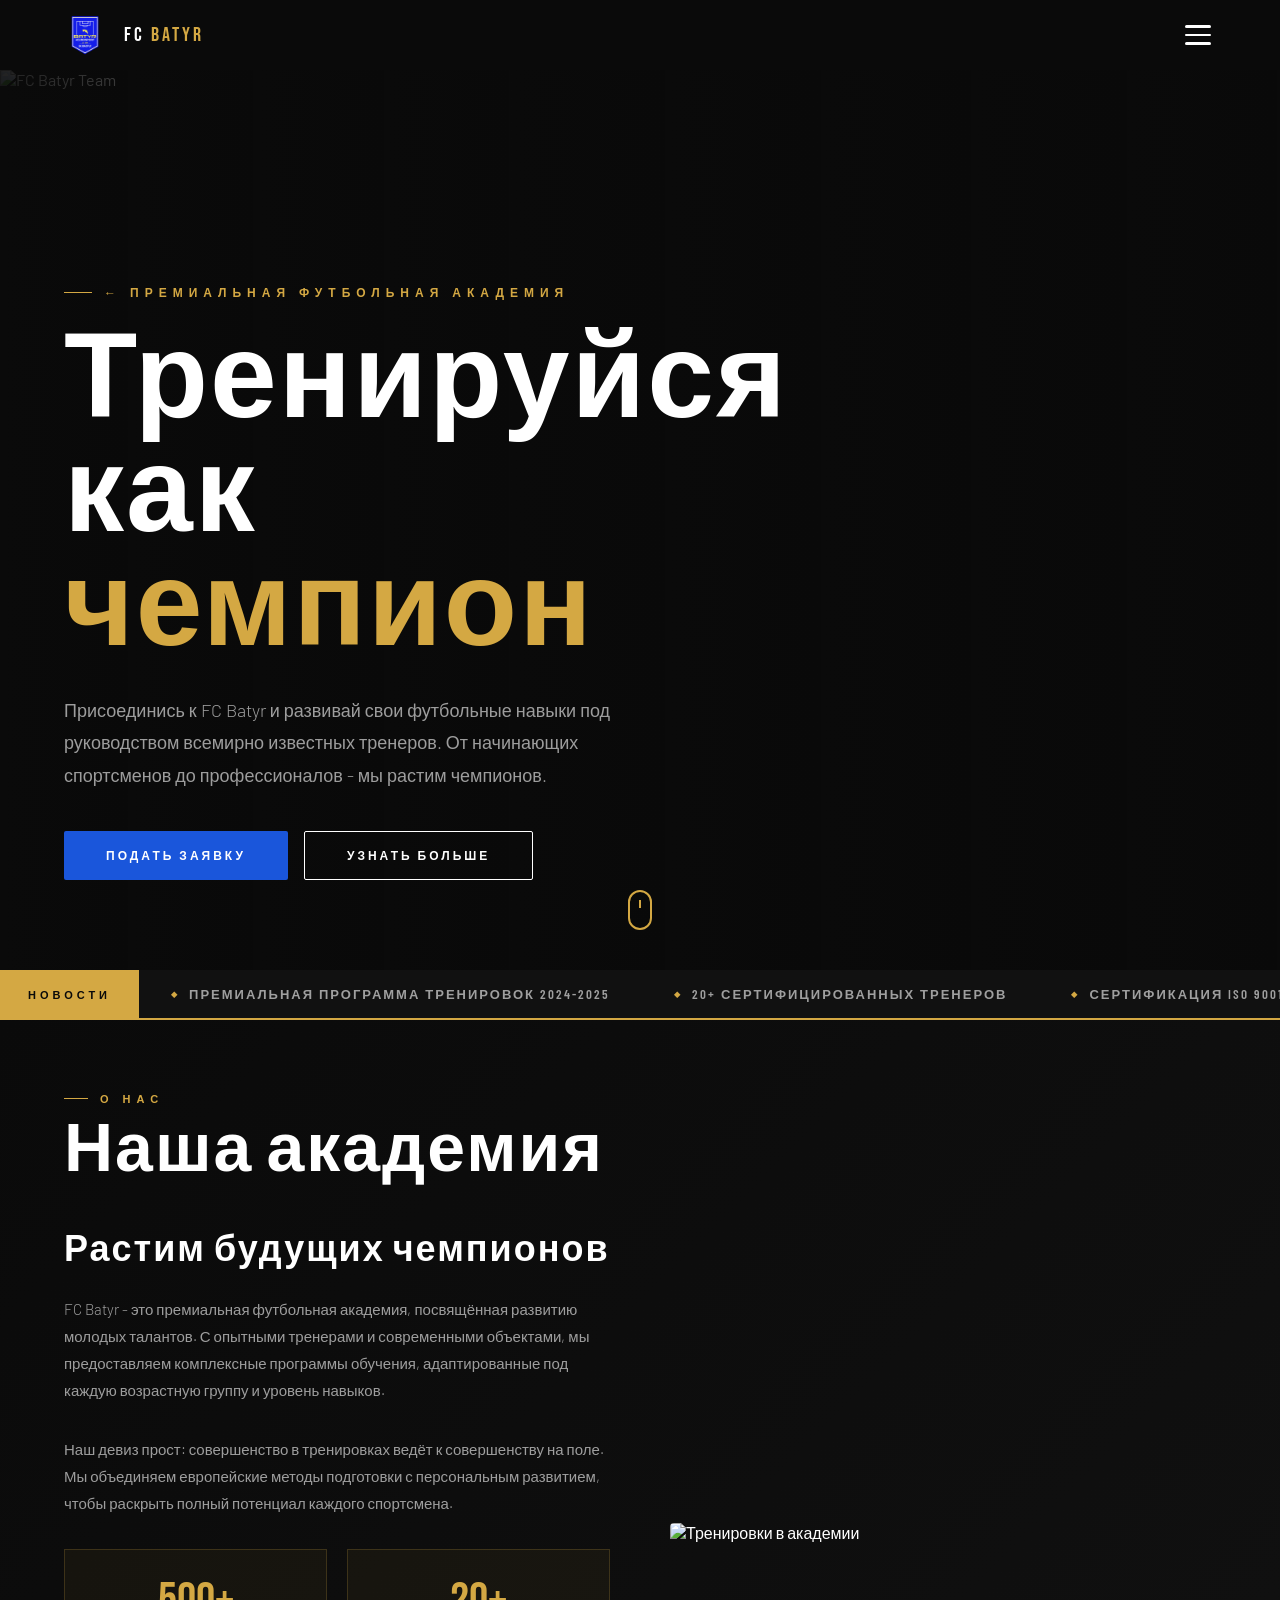
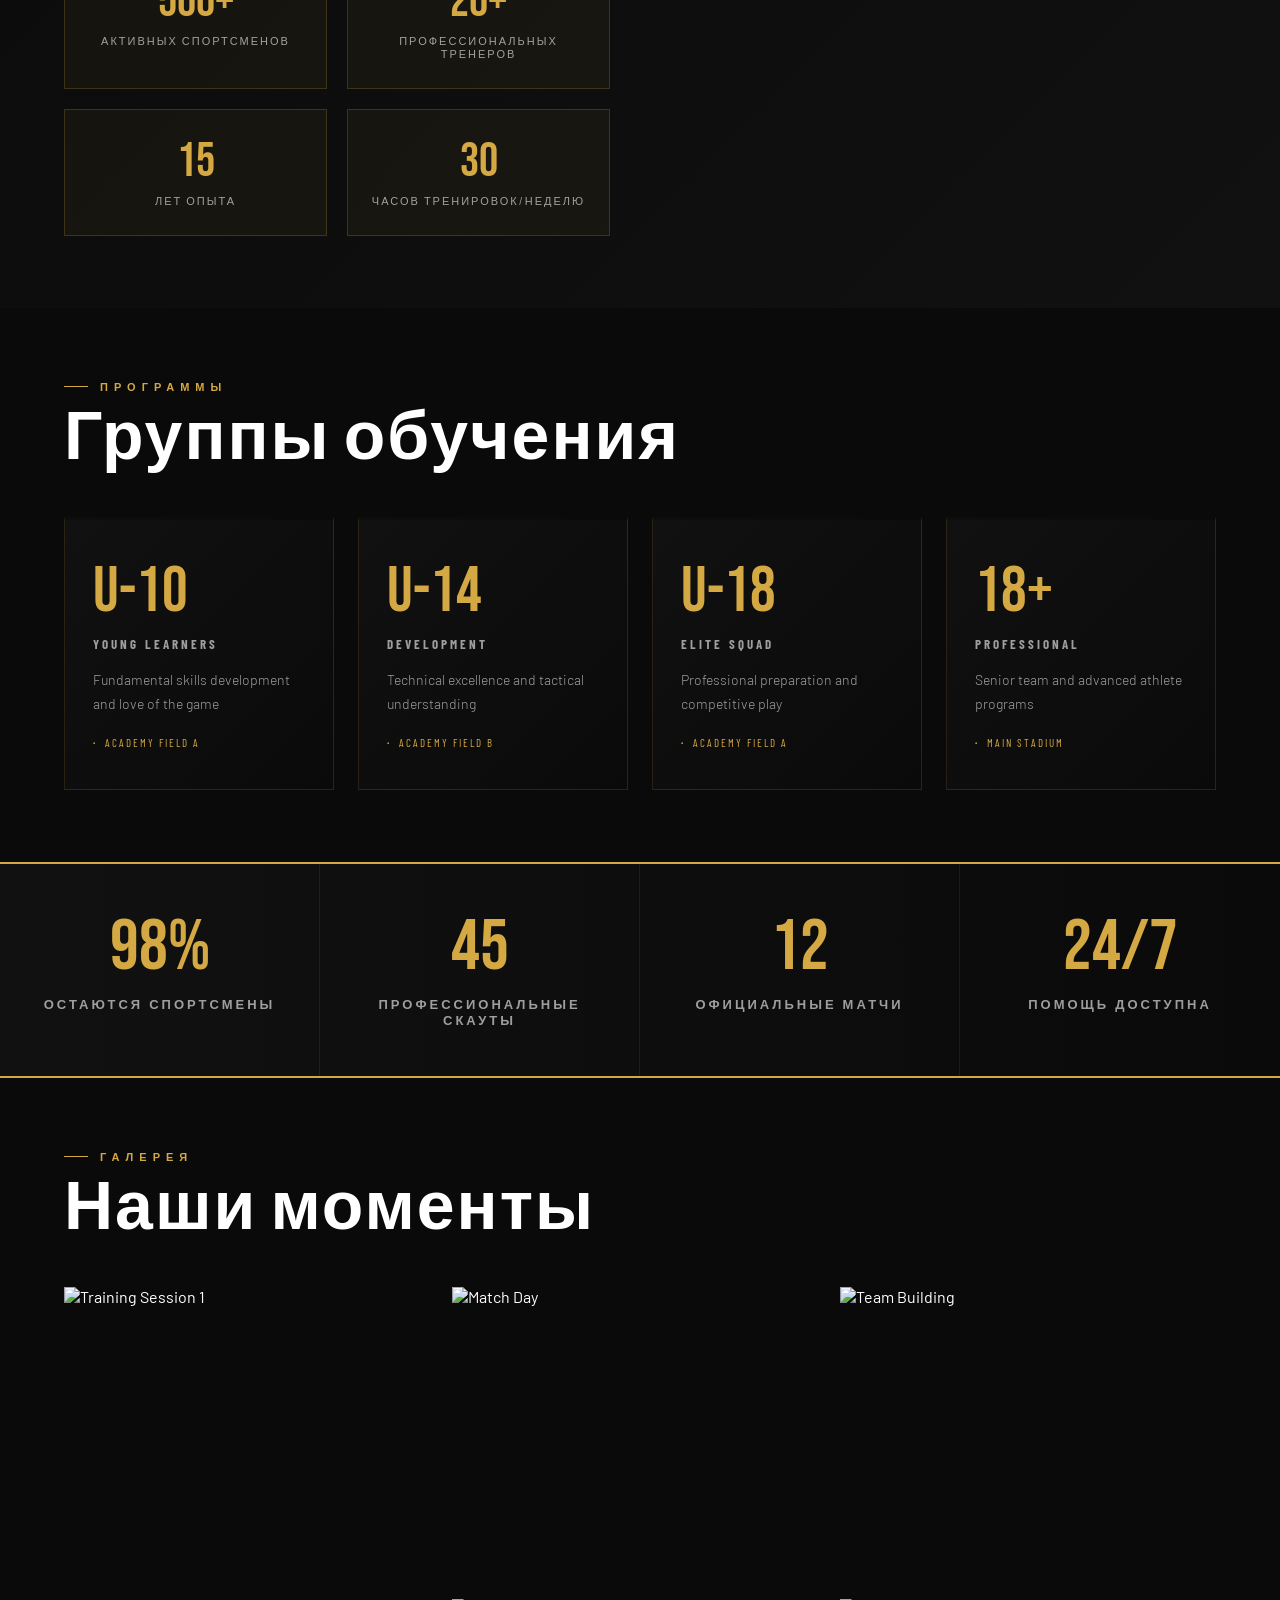
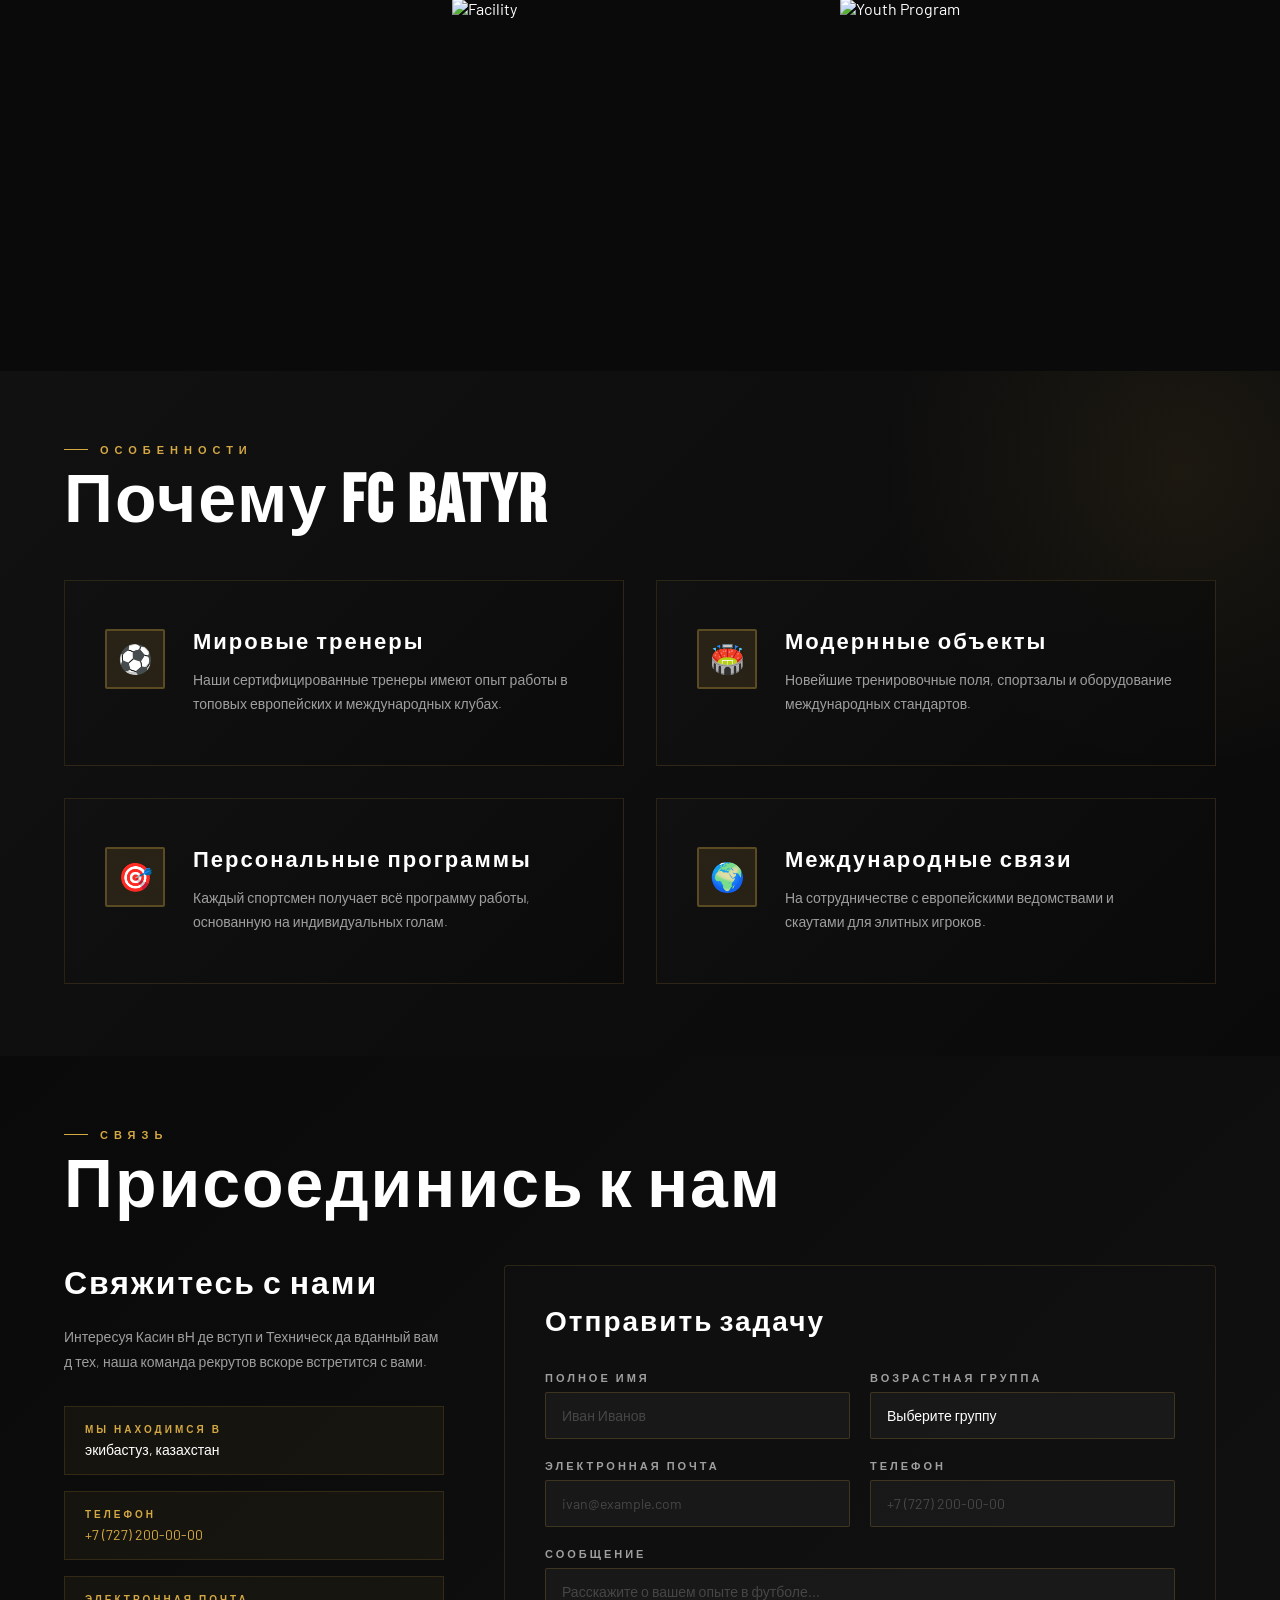
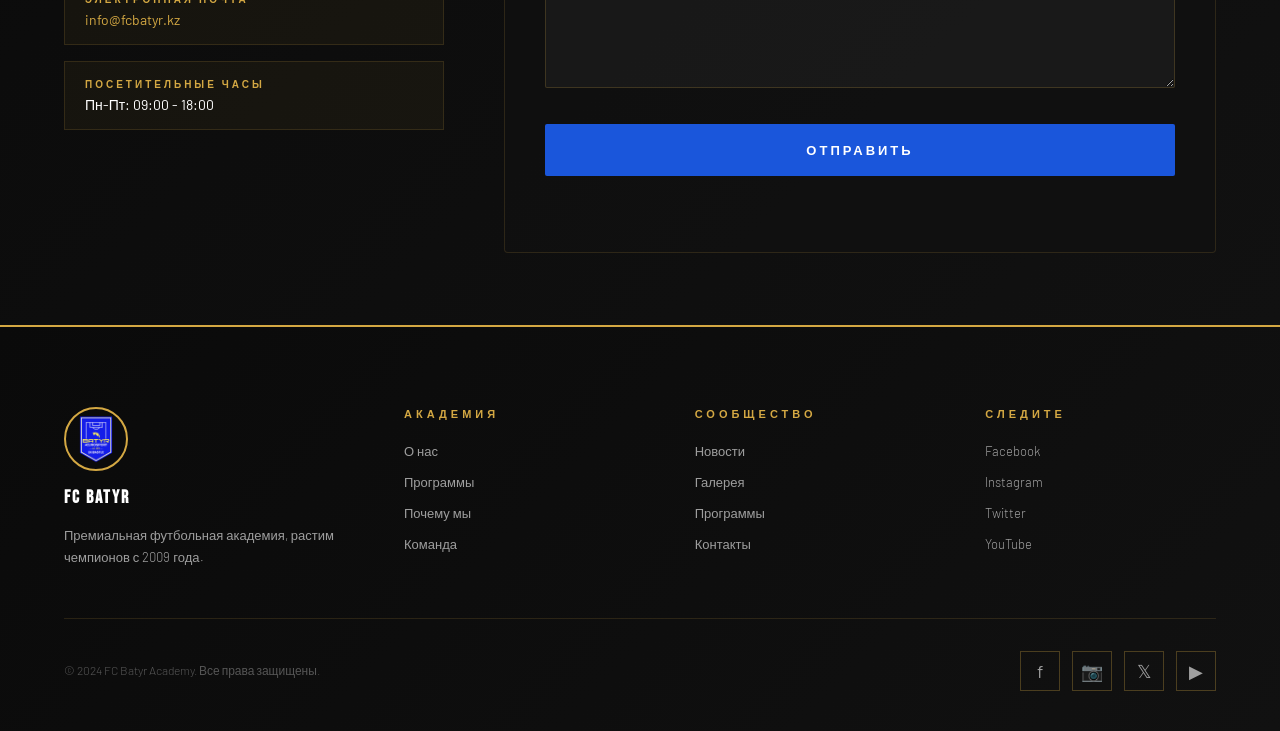
==== commit 36ccaf0a: "Translate website to Russian: All pages and content converted to Russian language with premium desig" ====
--- a/index.html
+++ b/index.html
@@ -1,413 +1,420 @@
 <!DOCTYPE html>
 <html lang="ru">
 <head>
-  <meta charset="UTF-8" />
-  <meta name="viewport" content="width=device-width, initial-scale=1.0" />
-  <title>FC Batyr | Футбольная академия · Экибастуз</title>
-  <meta name="description" content="Официальный сайт футбольного клуба FC Batyr — академия подготовки юных футболистов от 4 до 18 лет в Экибастузе, Казахстан." />
-  <link rel="preconnect" href="https://fonts.googleapis.com" />
-  <link href="https://fonts.googleapis.com/css2?family=Bebas+Neue&family=Barlow:wght@300;400;600;700&family=Barlow+Condensed:wght@400;600;700;800&display=swap" rel="stylesheet" />
-  <link rel="stylesheet" href="style.css" />
+  <meta charset="UTF-8">
+  <meta name="viewport" content="width=device-width, initial-scale=1.0">
+  <meta name="description" content="FC Batyr - премиальная футбольная академия. Обучение спортсменов высокого уровня в разных возрастных группах.">
+  <meta name="keywords" content="футбольная академия, тренировки, молодежный футбол, батыр">
+  <title>FC Batyr — Премиальная футбольная академия</title>
+  <link rel="stylesheet" href="style.css">
 </head>
 <body>
-
-<!-- PRELOADER -->
-<div id="preloader">
-  <div class="pre-emblem">
-    <img src="img/logo.png" alt="FC Batyr" onerror="this.outerHTML='<span class=pre-emblem-txt>FCB</span>'" />
+  <!-- Preloader -->
+  <div id="preloader">
+    <div class="pre-emblem">
+      <img src="img/logo.png" alt="FC Batyr Emblem" loading="lazy">
+    </div>
+    <div class="pre-logo">FC <span>BATYR</span></div>
+    <div class="pre-bar">
+      <div class="pre-bar-fill"></div>
+    </div>
+    <div class="pre-label">Академия</div>
   </div>
-  <div class="pre-logo">FC <span>BATYR</span></div>
-  <div class="pre-bar"><div class="pre-bar-fill"></div></div>
-  <div class="pre-label">Экибастуз · Казахстан · est. 2015</div>
-</div>
-
-<!-- PARTICLES -->
-<div id="particles" aria-hidden="true"></div>
-
-<!-- HEADER -->
-<header class="site-header" id="site-header">
-  <div class="header-inner">
-    <div class="header-left">
-      <button class="burger" id="burger-btn" aria-label="Меню">
+
+  <!-- Header -->
+  <header class="site-header">
+    <div class="header-inner">
+      <a href="#" class="header-logo-link">
+        <div class="header-emblem">
+          <img src="img/logo.png" alt="FC Batyr Logo">
+        </div>
+        <div class="header-brand">FC <span class="accent">BATYR</span></div>
+      </a>
+      <button class="burger" id="burger">
         <span class="burger-line"></span>
         <span class="burger-line"></span>
         <span class="burger-line"></span>
       </button>
-      <a href="index.html" class="header-logo-link">
-        <div class="header-emblem">
-          <img src="img/logo.png" alt="FC Batyr" onerror="this.outerHTML='<span style=font-family:Bebas+Neue,sans-serif;font-size:13px;color:#C9A84C;letter-spacing:1px>FCB</span>'" />
-        </div>
-        <span class="header-brand">FC <span>BATYR</span></span>
-      </a>
+    </div>
+  </header>
+
+  <!-- Меню навигации -->
+  <nav class="slide-nav" id="slideNav">
+    <ul class="slide-nav-list">
+      <li><a href="#about">О академии</a></li>
+      <li><a href="#training">Программы</a></li>
+      <li><a href="#gallery">Галерея</a></li>
+      <li><a href="#quality">Почему мы</a></li>
+      <li><a href="#contact">Контакты</a></li>
+      <li><a href="admin.html">Админ</a></li>
+    </ul>
+  </nav>
+  <div class="nav-overlay" id="navOverlay"></div>
+
+  <!-- Hero Section -->
+  <section class="hero">
+    <div class="hero-media">
+      <img src="img/placeholder/team.png" alt="FC Batyr Team" loading="lazy">
+    </div>
+    <div class="hero-content">
+      <div class="hero-eyebrow">← Премиальная футбольная академия</div>
+      <h1 class="hero-title">
+        Тренируйся как <span class="accent">чемпион</span>
+      </h1>
+      <p class="hero-sub">Присоединись к FC Batyr и развивай свои футбольные навыки под руководством всемирно известных тренеров. От начинающих спортсменов до профессионалов - мы растим чемпионов.</p>
+      <div class="hero-actions">
+        <button class="btn btn-blue" onclick="document.getElementById('contact').scrollIntoView({behavior: 'smooth'})">
+          Подать заявку
+        </button>
+        <button class="btn btn-outline" onclick="document.getElementById('training').scrollIntoView({behavior: 'smooth'})">
+          Узнать больше
+        </button>
+      </div>
+    </div>
+    <div class="hero-scroll">
+      <div class="scroll-mouse">
+        <div class="scroll-wheel"></div>
+      </div>
+    </div>
+  </section>
+
+  <!-- Новостная лента -->
+  <div class="ticker-wrap">
+    <div class="ticker-label">Новости</div>
+    <div class="ticker-inner">
+      <div class="ticker-track">
+        <span class="ticker-item">Премиальная программа тренировок 2024-2025</span>
+        <span class="ticker-item">20+ сертифицированных тренеров</span>
+        <span class="ticker-item">Сертификация ISO 9001</span>
+        <span class="ticker-item">Европейские стандарты в футболе</span>
+        <span class="ticker-item">Премиальная программа тренировок 2024-2025</span>
+        <span class="ticker-item">20+ сертифицированных тренеров</span>
+      </div>
     </div>
   </div>
-</header>
-
-<!-- SLIDE NAV -->
-<nav class="slide-nav" id="slide-nav" aria-label="Главное меню">
-  <div class="slide-nav-head">
-    <div class="slide-nav-logo-img">
-      <img src="img/logo.png" alt="FC Batyr" onerror="this.style.display='none'" />
-    </div>
-    <div>
-      <div class="slide-nav-title">FC <span>BATYR</span></div>
-      <div class="slide-nav-sub">Академия · Экибастуз · 2015</div>
-    </div>
-  </div>
-  <ul class="slide-nav-list">
-    <li><a href="index.html" class="nav-close">Главная <span class="nav-arr">→</span></a></li>
-    <li><a href="news.html" class="nav-close">События клуба <span class="nav-arr">→</span></a></li>
-    <li><a href="gallery.html" class="nav-close">Галерея <span class="nav-arr">→</span></a></li>
-    <li><a href="program.html" class="nav-close">О программе <span class="nav-arr">→</span></a></li>
-    <li><a href="contacts.html" class="nav-close">Контакты <span class="nav-arr">→</span></a></li>
-  </ul>
-  <div class="slide-nav-footer">
-    <a href="contacts.html#form" class="slide-nav-cta primary nav-close">Подать заявку</a>
-    <a href="https://www.instagram.com/fcbatyr_ekb/" target="_blank" rel="noopener" class="slide-nav-cta outline">Instagram →</a>
-  </div>
-</nav>
-<div class="nav-overlay" id="nav-overlay"></div>
-
-<!-- HERO -->
-<section class="hero" id="top">
-  <div class="hero-media">
-    <img src="img/team.png" alt="FC Batyr — команда" onerror="this.style.display='none'" />
-  </div>
-  <div class="hero-content">
-    <div class="hero-eyebrow">Официальная академия · Экибастуз · est. 2015</div>
-    <h1 class="hero-title">BATYR<br /><em>FC</em></h1>
-    <p class="hero-sub">Системная программа подготовки юных футболистов.<br />Набор детей с 4 до 18 лет. Профессиональные тренеры.</p>
-    <div class="hero-badges">
-      <span class="hero-badge gold">est. 2015</span>
-      <span class="hero-badge">Экибастуз · Казахстан</span>
-      <span class="hero-badge">U4 – U18</span>
-    </div>
-    <div class="hero-actions">
-      <a href="contacts.html#form" class="btn-red">Подать заявку</a>
-      <a href="program.html" class="btn-ghost">О программе</a>
-    </div>
-  </div>
-  <div class="hero-line" aria-hidden="true"></div>
-  <div class="hero-scroll" aria-hidden="true">Scroll</div>
-</section>
-
-<!-- TICKER — о клубе -->
-<div class="ticker-wrap" aria-hidden="true">
-  <div class="ticker-label">О клубе</div>
-  <div class="ticker-inner">
-    <div class="ticker-track">
-      <span class="ticker-item">Качественные тренеры с лицензиями UEFA</span>
-      <span class="ticker-item">Турниры по всему Казахстану</span>
-      <span class="ticker-item">Набор детей 2010–2018 г.р.</span>
-      <span class="ticker-item">Системная подготовка с 4 лет</span>
-      <span class="ticker-item">Индивидуальный подход к каждому игроку</span>
-      <span class="ticker-item">Регулярные товарищеские матчи</span>
-      <span class="ticker-item">Качественные тренеры с лицензиями UEFA</span>
-      <span class="ticker-item">Турниры по всему Казахстану</span>
-      <span class="ticker-item">Набор детей 2010–2018 г.р.</span>
-      <span class="ticker-item">Системная подготовка с 4 лет</span>
-      <span class="ticker-item">Индивидуальный подход к каждому игроку</span>
-      <span class="ticker-item">Регулярные товарищеские матчи</span>
-    </div>
-  </div>
-</div>
-
-<!-- О КЛУБЕ -->
-<section class="about-section section" id="about">
-  <div class="about-grid">
-    <div class="about-text" data-reveal data-dir="left">
-      <p class="eyebrow">FC Batyr</p>
-      <h2 class="section-title" style="margin-bottom:24px">О нашей<br /><em style="color:var(--gold)">академии</em></h2>
-      <p>FC Batyr — это официальная футбольная академия города Экибастуз, основанная в 2015 году. Мы готовим юных футболистов по единым методическим стандартам, воспитывая не только мастеров мяча, но и дисциплинированных спортсменов.</p>
-      <div class="about-facts">
-        <div class="about-fact">
-          <span class="about-fact-num">10+</span>
-          <div class="about-fact-lbl">Лет опыта</div>
-        </div>
-        <div class="about-fact">
-          <span class="about-fact-num">100+</span>
-          <div class="about-fact-lbl">Воспитанников</div>
-        </div>
-        <div class="about-fact">
-          <span class="about-fact-num">4</span>
-          <div class="about-fact-lbl">Группы возрастов</div>
-        </div>
-        <div class="about-fact">
-          <span class="about-fact-num">UEFA</span>
-          <div class="about-fact-lbl">Лицензии тренеров</div>
-        </div>
-      </div>
-    </div>
-    <div class="about-visual" data-reveal data-dir="right">
-      <img src="team.png" alt="Команда FC Batyr" onerror="this.style.background='#0d1228'" />
-      <div class="about-badge">FC Batyr · Академия · 2015</div>
-    </div>
-  </div>
-</section>
-
-<!-- ТРЕНИРОВОЧНЫЕ ГРУППЫ -->
-<section class="training-section section" id="training">
-  <div class="sec-head" data-reveal>
-    <div>
-      <p class="eyebrow">Учебные группы</p>
-      <h2 class="section-title">Тренировки</h2>
-    </div>
-    <a href="contacts.html#form" class="see-all">Записаться →</a>
-  </div>
-  <div class="training-grid">
-
-    <div class="training-card" data-reveal data-delay="1">
-      <div class="t-age">U10</div>
-      <div class="t-name">U10 – U12</div>
-      <p class="t-desc">Начальный этап подготовки. Дети изучают базовые техники владения мячом, основы командного взаимодействия и правила игры. Главная цель — любовь к футболу.</p>
-      <div class="t-location">ФК БАТЫР · Экибастуз</div>
-      <button class="t-enroll" onclick="window.location='contacts.html#form'">Записаться →</button>
-    </div>
-
-    <div class="training-card" data-reveal data-delay="2">
-      <div class="t-age">U13</div>
-      <div class="t-name">U13 – U14</div>
-      <p class="t-desc">Этап технического совершенствования. Акцент на индивидуальные тактические действия, стандартные положения и развитие игрового мышления.</p>
-      <div class="t-location">ФК БАТЫР · Экибастуз</div>
-      <button class="t-enroll" onclick="window.location='contacts.html#form'">Записаться →</button>
-    </div>
-
-    <div class="training-card" data-reveal data-delay="3">
-      <div class="t-age">U15</div>
-      <div class="t-name">U15 – U16</div>
-      <p class="t-desc">Интенсивная подготовка к соревновательному сезону. Физическая подготовка, командная тактика, участие в региональных турнирах.</p>
-      <div class="t-location">ФК БАТЫР · Экибастуз</div>
-      <button class="t-enroll" onclick="window.location='contacts.html#form'">Записаться →</button>
-    </div>
-
-    <div class="training-card" data-reveal data-delay="4">
-      <div class="t-age">U18</div>
-      <div class="t-name">U15 – U18</div>
-      <p class="t-desc">Профессиональная подготовка старших возрастов. Работа на переход во взрослый футбол, спарринги с командами высших лиг, углублённая видеоаналитика.</p>
-      <div class="t-location">ФК БАТЫР · Экибастуз</div>
-      <button class="t-enroll" onclick="window.location='contacts.html#form'">Записаться →</button>
-    </div>
-
-  </div>
-</section>
-
-<!-- STATS -->
-<div class="stats-bar">
-  <div class="stat-item" data-reveal>
-    <span class="stat-num">4</span>
-    <div class="stat-lbl">Группы подготовки</div>
-  </div>
-  <div class="stat-item" data-reveal data-delay="1">
-    <span class="stat-num">100+</span>
-    <div class="stat-lbl">Воспитанников</div>
-  </div>
-  <div class="stat-item" data-reveal data-delay="2">
-    <span class="stat-num">10+</span>
-    <div class="stat-lbl">Лет опыта</div>
-  </div>
-  <div class="stat-item" data-reveal data-delay="3">
-    <span class="stat-num">UEFA</span>
-    <div class="stat-lbl">Лицензии тренеров</div>
-  </div>
-</div>
-
-<!-- GALLERY — Жизнь клуба -->
-<section class="gallery-section section" id="gallery">
-  <div class="sec-head" data-reveal>
-    <div>
-      <p class="eyebrow">Фотогалерея</p>
-      <h2 class="section-title">Жизнь клуба</h2>
-    </div>
-    <a href="gallery.html" class="see-all">Все фото →</a>
-  </div>
-  <div class="gallery-grid" data-reveal data-delay="1">
-    <div class="gallery-item">
-      <img src="gallery-1-400x300.svg" alt="Тренировка" />
-      <div class="gallery-cap"><span>Тренировка</span></div>
-    </div>
-    <div class="gallery-item">
-      <img src="gallery-2-400x300.svg" alt="Матч" />
-      <div class="gallery-cap"><span>Матч</span></div>
-    </div>
-    <div class="gallery-item">
-      <img src="gallery-3-400x300.svg" alt="Команда" />
-      <div class="gallery-cap"><span>Команда</span></div>
-    </div>
-    <div class="gallery-item">
-      <img src="gallery-5-400x300.svg" alt="Турнир" />
-      <div class="gallery-cap"><span>Турнир</span></div>
-    </div>
-    <div class="gallery-item">
-      <img src="gallery-6-400x300.svg" alt="Академия" />
-      <div class="gallery-cap"><span>Академия</span></div>
-    </div>
-  </div>
-</section>
-
-<!-- КАЧЕСТВО ПОДГОТОВКИ -->
-<section class="quality-section section" id="quality">
-  <div class="sec-head" data-reveal>
-    <div>
-      <p class="eyebrow">Методология</p>
-      <h2 class="section-title">Качество подготовки</h2>
-    </div>
-    <a href="program.html" class="see-all">О программе →</a>
-  </div>
-  <div class="quality-grid">
-    <div class="quality-card" data-reveal data-delay="1">
-      <div class="quality-icon">📋</div>
+
+  <!-- О нас -->
+  <section class="section about-section" id="about" data-reveal>
+    <div class="section-label">О нас</div>
+    <h2 class="section-title" data-reveal="left">Наша академия</h2>
+    
+    <div class="about-grid">
+      <div class="about-text" data-reveal="left">
+        <h3>Растим будущих чемпионов</h3>
+        <p>FC Batyr - это премиальная футбольная академия, посвящённая развитию молодых талантов. С опытными тренерами и современными объектами, мы предоставляем комплексные программы обучения, адаптированные под каждую возрастную группу и уровень навыков.</p>
+        <p>Наш девиз прост: совершенство в тренировках ведёт к совершенству на поле. Мы объединяем европейские методы подготовки с персональным развитием, чтобы раскрыть полный потенциал каждого спортсмена.</p>
+        <div class="about-stats">
+          <div class="stat-box" data-reveal="bottom">
+            <div class="stat-num">500+</div>
+            <div class="stat-label">Активных спортсменов</div>
+          </div>
+          <div class="stat-box" data-reveal="bottom">
+            <div class="stat-num">20+</div>
+            <div class="stat-label">Профессиональных тренеров</div>
+          </div>
+          <div class="stat-box" data-reveal="bottom">
+            <div class="stat-num">15</div>
+            <div class="stat-label">Лет опыта</div>
+          </div>
+          <div class="stat-box" data-reveal="bottom">
+            <div class="stat-num">30</div>
+            <div class="stat-label">Часов тренировок/неделю</div>
+          </div>
+        </div>
+      </div>
+      <div class="about-image" data-reveal="right">
+        <img src="img/placeholder/team.png" alt="Тренировки в академии" loading="lazy">
+        <span class="about-badge">С 2009 года</span>
+      </div>
+    </div>
+  </section>
+
+  <!-- Программы обучения -->
+  <section class="section training-section" id="training" data-reveal>
+    <div class="section-label">Программы</div>
+    <h2 class="section-title" data-reveal="left">Группы обучения</h2>
+    
+    <div class="training-grid">
+      <div class="training-card" data-reveal="bottom">
+        <div class="t-age">U-10</div>
+        <div class="t-name">Young Learners</div>
+        <p class="t-desc">Fundamental skills development and love of the game</p>
+        <div class="t-location">Academy Field A</div>
+      </div>
+      <div class="training-card" data-reveal="bottom">
+        <div class="t-age">U-14</div>
+        <div class="t-name">Development</div>
+        <p class="t-desc">Technical excellence and tactical understanding</p>
+        <div class="t-location">Academy Field B</div>
+      </div>
+      <div class="training-card" data-reveal="bottom">
+        <div class="t-age">U-18</div>
+        <div class="t-name">Elite Squad</div>
+        <p class="t-desc">Professional preparation and competitive play</p>
+        <div class="t-location">Academy Field A</div>
+      </div>
+      <div class="training-card" data-reveal="bottom">
+        <div class="t-age">18+</div>
+        <div class="t-name">Professional</div>
+        <p class="t-desc">Senior team and advanced athlete programs</p>
+        <div class="t-location">Main Stadium</div>
+      </div>
+    </div>
+  </section>
+
+  <!-- Показатели -->
+  <section class="stats-section" data-reveal>
+    <div class="stats-grid">
+      <div class="stat-item" data-reveal="bottom">
+        <div class="stat-big-num">98%</div>
+        <div class="stat-big-label">Остаются спортсмены</div>
+      </div>
+      <div class="stat-item" data-reveal="bottom">
+        <div class="stat-big-num">45</div>
+        <div class="stat-big-label">Профессиональные скауты</div>
+      </div>
+      <div class="stat-item" data-reveal="bottom">
+        <div class="stat-big-num">12</div>
+        <div class="stat-big-label">Официальные матчи</div>
+      </div>
+      <div class="stat-item" data-reveal="bottom">
+        <div class="stat-big-num">24/7</div>
+        <div class="stat-big-label">Помощь доступна</div>
+      </div>
+    </div>
+  </section>
+
+  <!-- Галерея -->
+  <section class="section" id="gallery" data-reveal>
+    <div class="section-label">Галерея</div>
+    <h2 class="section-title" data-reveal="left">Наши моменты</h2>
+    
+    <div class="gallery-grid">
+      <div class="gallery-item" data-reveal="bottom">
+        <img src="img/placeholder/team.png" alt="Training Session 1" loading="lazy">
+        <div class="gallery-overlay">
+          <span class="gallery-cap">Training</span>
+        </div>
+      </div>
+      <div class="gallery-item" data-reveal="bottom">
+        <img src="img/placeholder/team.png" alt="Match Day" loading="lazy">
+        <div class="gallery-overlay">
+          <span class="gallery-cap">Match</span>
+        </div>
+      </div>
+      <div class="gallery-item" data-reveal="bottom">
+        <img src="img/placeholder/team.png" alt="Team Building" loading="lazy">
+        <div class="gallery-overlay">
+          <span class="gallery-cap">Team</span>
+        </div>
+      </div>
+      <div class="gallery-item" data-reveal="bottom">
+        <img src="img/placeholder/team.png" alt="Facility" loading="lazy">
+        <div class="gallery-overlay">
+          <span class="gallery-cap">Facility</span>
+        </div>
+      </div>
+      <div class="gallery-item" data-reveal="bottom">
+        <img src="img/placeholder/team.png" alt="Youth Program" loading="lazy">
+        <div class="gallery-overlay">
+          <span class="gallery-cap">Youth</span>
+        </div>
+      </div>
+    </div>
+  </section>
+
+  <!-- Почему мы -->
+  <section class="section quality-section" id="quality" data-reveal>
+    <div class="section-label">Особенности</div>
+    <h2 class="section-title" data-reveal="left">Почему FC Batyr</h2>
+    
+    <div class="quality-grid">
+      <div class="quality-card" data-reveal="bottom">
+        <div class="quality-icon">⚽</div>
+        <div class="quality-content">
+          <h3>Мировые тренеры</h3>
+          <p>Наши сертифицированные тренеры имеют опыт работы в топовых европейских и международных клубах.</p>
+        </div>
+      </div>
+      <div class="quality-card" data-reveal="bottom">
+        <div class="quality-icon">🏟️</div>
+        <div class="quality-content">
+          <h3>Модернные объекты</h3>
+          <p>Новейшие тренировочные поля, спортзалы и оборудование международных стандартов.</p>
+        </div>
+      </div>
+      <div class="quality-card" data-reveal="bottom">
+        <div class="quality-icon">🎯</div>
+        <div class="quality-content">
+          <h3>Персональные программы</h3>
+          <p>Каждый спортсмен получает всё программу работы, основанную на индивидуальных голам.</p>
+        </div>
+      </div>
+      <div class="quality-card" data-reveal="bottom">
+        <div class="quality-icon">🌍</div>
+        <div class="quality-content">
+          <h3>Международные связи</h3>
+          <p>На сотрудничестве с европейскими ведомствами и скаутами для элитных игроков.</p>
+        </div>
+      </div>
+    </div>
+  </section>
+
+  <!-- Контакты -->
+  <section class="section contact-section" id="contact" data-reveal>
+    <div class="section-label">Связь</div>
+    <h2 class="section-title" data-reveal="left">Присоединись к нам</h2>
+    
+    <div class="contact-wrap">
+      <div class="contact-info" data-reveal="left">
+        <h3>Свяжитесь с нами</h3>
+        <p>Интересуя Касин вН де вступ и Техническ да вданный вам д тех, наша команда рекрутов вскоре встретится с вами.</p>
+        <div class="contact-items">
+          <div class="contact-item">
+            <div class="contact-label">Мы находимся в</div>
+            <div class="contact-value">экибастуз, казахстан</div>
+          </div>
+          <div class="contact-item">
+            <div class="contact-label">Телефон</div>
+            <div class="contact-value"><a href="tel:+77272000000">+7 (727) 200-00-00</a></div>
+          </div>
+          <div class="contact-item">
+            <div class="contact-label">Электронная почта</div>
+            <div class="contact-value"><a href="mailto:info@fcbatyr.kz">info@fcbatyr.kz</a></div>
+          </div>
+          <div class="contact-item">
+            <div class="contact-label">Посетительные часы</div>
+            <div class="contact-value">Пн-Пт: 09:00 - 18:00</div>
+          </div>
+        </div>
+      </div>
+
+      <div class="form-block" data-reveal="right">
+        <h3>Отправить задачу</h3>
+        <form class="contact-form" id="contactForm" novalidate>
+          <div class="form-group">
+            <div class="form-row-2">
+              <div class="field">
+                <label for="fullName">Полное имя</label>
+                <input 
+                  type="text" 
+                  id="fullName" 
+                  name="fullName" 
+                  placeholder="Иван Иванов"
+                  required
+                >
+                <span class="field-error">Пожалуйста, введите ваше имя</span>
+              </div>
+              <div class="field">
+                <label for="age">Возрастная группа</label>
+                <select id="age" name="age" required>
+                  <option value="">Выберите группу</option>
+                  <option value="U10">U-10 (жж т 10)</option>
+                  <option value="U14">U-14 (жж т 14)</option>
+                  <option value="U18">U-18 (жж т 18)</option>
+                  <option value="18+">18+ (Взрослые)</option>
+                </select>
+                <span class="field-error">Похалуйста, выберитв возрастную группу</span>
+              </div>
+            </div>
+
+            <div class="form-row-2">
+              <div class="field">
+                <label for="email">Электронная почта</label>
+                <input 
+                  type="email" 
+                  id="email" 
+                  name="email" 
+                  placeholder="ivan@example.com"
+                  required
+                >
+                <span class="field-error">По瀜алуйста, введите корректный адрес</span>
+              </div>
+              <div class="field">
+                <label for="phone">Телефон</label>
+                <input 
+                  type="tel" 
+                  id="phone" 
+                  name="phone" 
+                  placeholder="+7 (727) 200-00-00"
+                  required
+                >
+                <span class="field-error">По怭алуйста, вветите номер телефона</span>
+              </div>
+            </div>
+
+            <div class="field">
+              <label for="message">Сообщение</label>
+              <textarea 
+                id="message" 
+                name="message" 
+                placeholder="Расскажите о вашем опыте в футболе..."
+                required
+              ></textarea>
+              <span class="field-error">Пожалуйста, введите текст</span>
+            </div>
+          </div>
+
+          <button type="submit" class="submit-btn">Отправить</button>
+          <div class="form-status" id="formStatus"></div>
+        </form>
+      </div>
+    </div>
+  </section>
+
+  <!-- Нижняя часть -->
+  <footer class="site-footer">
+    <div class="footer-top">
+      <div class="footer-brand">
+        <div class="footer-emblem">
+          <img src="img/logo.png" alt="FC Batyr">
+        </div>
+        <h4 class="footer-title">FC Batyr</h4>
+        <p class="footer-tagline">Премиальная футбольная академия, растим чемпионов с 2009 года.</p>
+      </div>
+
       <div>
-        <div class="quality-title">Структурированная программа</div>
-        <p class="quality-desc">Единый учебный план развития с учётом возраста, физических данных и уровня каждого игрока. Программа разработана по стандартам UEFA.</p>
-      </div>
-    </div>
-    <div class="quality-card" data-reveal data-delay="2">
-      <div class="quality-icon">🏆</div>
+        <h5 class="footer-col-title">Академия</h5>
+        <ul class="footer-links">
+          <li><a href="#about">О нас</a></li>
+          <li><a href="#training">Программы</a></li>
+          <li><a href="#quality">Почему мы</a></li>
+          <li><a href="team.html">Команда</a></li>
+        </ul>
+      </div>
+
       <div>
-        <div class="quality-title">Соревновательная практика</div>
-        <p class="quality-desc">Регулярные товарищеские матчи, участие в региональных и республиканских турнирах Казахстана. Реальный опыт в соревновательных условиях.</p>
-      </div>
-    </div>
-    <div class="quality-card" data-reveal data-delay="3">
-      <div class="quality-icon">👨‍🏫</div>
+        <h5 class="footer-col-title">Сообщество</h5>
+        <ul class="footer-links">
+          <li><a href="news.html">Новости</a></li>
+          <li><a href="gallery.html">Галерея</a></li>
+          <li><a href="program.html">Программы</a></li>
+          <li><a href="contacts.html">Контакты</a></li>
+        </ul>
+      </div>
+
       <div>
-        <div class="quality-title">Профессиональный тренерский штаб</div>
-        <p class="quality-desc">Все тренеры имеют действующие лицензии UEFA, регулярно проходят курсы повышения квалификации и следят за современными тенденциями в футболе.</p>
-      </div>
-    </div>
-    <div class="quality-card" data-reveal data-delay="4">
-      <div class="quality-icon">📊</div>
-      <div>
-        <div class="quality-title">Мониторинг прогресса</div>
-        <p class="quality-desc">Персональная оценка технических навыков, физической формы и игрового мышления каждого воспитанника. Родители видят прогресс своего ребёнка.</p>
-      </div>
-    </div>
-  </div>
-</section>
-
-<!-- ПОДАТЬ ЗАЯВКУ (краткий блок) -->
-<section class="contact-section section" id="apply">
-  <div class="sec-head" data-reveal>
-    <div>
-      <p class="eyebrow">Вступить в академию</p>
-      <h2 class="section-title">Подать заявку</h2>
-    </div>
-  </div>
-  <div class="contact-wrap" data-reveal data-delay="1">
-    <div class="contact-info">
-      <h3>Контакты клуба</h3>
-      <p>Мы принимаем детей от 4 до 18 лет. Для записи заполните форму или свяжитесь с нами напрямую.</p>
-      <div class="contact-items">
-        <div class="contact-item">
-          <div class="c-label">Email</div>
-          <div class="c-val"><a href="mailto:info@fcbatyr.kz">info@fcbatyr.kz</a></div>
-        </div>
-        <div class="contact-item">
-          <div class="c-label">Instagram</div>
-          <div class="c-val"><a href="https://www.instagram.com/fcbatyr_ekb/" target="_blank" rel="noopener">@fcbatyr_ekb</a></div>
-        </div>
-        <div class="contact-item">
-          <div class="c-label">Адрес</div>
-          <div class="c-val">ул. Казбека Нуралина 142А, Экибастуз<br /><small style="color:rgba(255,255,255,.35)">(спортзал по ул. Беркимбаева, рядом с мечетью)</small></div>
-        </div>
-        <div class="contact-item">
-          <div class="c-label">Набор</div>
-          <div class="c-val">2010–2018 г.р. · Возраст от 4 до 18 лет</div>
-        </div>
-      </div>
-    </div>
-
-    <div class="contact-form-block" id="form">
-      <h3>Форма заявки</h3>
-      <form id="contactForm" novalidate>
-        <input type="hidden" name="access_key" value="ad1a588d-4785-471f-af58-3573be70d8b1" />
-        <input type="checkbox" name="botcheck" style="display:none" tabindex="-1" autocomplete="off" />
-        <div class="form-grid">
-          <div class="form-row2">
-            <div class="field">
-              <label for="name">Имя и фамилия *</label>
-              <input id="name" name="name" type="text" placeholder="Иванов Иван" />
-              <span class="field-error"></span>
-            </div>
-            <div class="field">
-              <label for="phone">Телефон</label>
-              <input id="phone" name="phone" type="tel" placeholder="+7 (___) ___-__-__" />
-              <span class="field-error"></span>
-            </div>
-          </div>
-          <div class="field">
-            <label for="email">Email *</label>
-            <input id="email" name="email" type="email" placeholder="example@mail.com" />
-            <span class="field-error"></span>
-          </div>
-          <div class="field">
-            <label for="group">Возрастная группа *</label>
-            <select id="group" name="group">
-              <option value="">— Выберите группу —</option>
-              <option value="U10-U12">U10–U12 (2013–2015 г.р.)</option>
-              <option value="U13-U14">U13–U14 (2011–2012 г.р.)</option>
-              <option value="U15-U16">U15–U16 (2009–2010 г.р.)</option>
-              <option value="U15-U18">U15–U18 (2007–2010 г.р.)</option>
-            </select>
-            <span class="field-error"></span>
-          </div>
-          <div class="field">
-            <label for="message">Дополнительно</label>
-            <textarea id="message" name="message" rows="4" placeholder="Опыт, вопросы, пожелания…"></textarea>
-          </div>
-          <button class="submit-btn" type="submit" id="sendBtn">Отправить заявку</button>
-          <div class="form-status" id="formStatus"></div>
-        </div>
-      </form>
-    </div>
-  </div>
-</section>
-
-<!-- FOOTER -->
-<footer class="site-footer">
-  <div class="footer-top">
-    <div class="footer-brand">
-      <div class="footer-emblem">
-        <img src="logo.png" alt="FC Batyr" onerror="this.outerHTML='<span class=footer-emblem-txt>FCB</span>'" />
-      </div>
-      <p class="footer-tagline">FC Batyr — официальная футбольная академия Экибастуза. Подготовка чемпионов с 2015 года.</p>
-    </div>
-    <div>
-      <div class="footer-col-title">Навигация</div>
-      <ul class="footer-links">
-        <li><a href="news.html">События клуба</a></li>
-        <li><a href="gallery.html">Галерея</a></li>
-        <li><a href="program.html">О программе</a></li>
-        <li><a href="contacts.html">Контакты</a></li>
-      </ul>
-    </div>
-    <div>
-      <div class="footer-col-title">Группы</div>
-      <ul class="footer-links">
-        <li><a href="contacts.html#form">U10–U12</a></li>
-        <li><a href="contacts.html#form">U13–U14</a></li>
-        <li><a href="contacts.html#form">U15–U16</a></li>
-        <li><a href="contacts.html#form">U15–U18</a></li>
-      </ul>
-    </div>
-    <div>
-      <div class="footer-col-title">Контакты</div>
-      <ul class="footer-links">
-        <li><a href="mailto:info@fcbatyr.kz">info@fcbatyr.kz</a></li>
-        <li><a href="https://www.instagram.com/fcbatyr_ekb/" target="_blank" rel="noopener">@fcbatyr_ekb</a></li>
-        <li><a href="contacts.html#form">Подать заявку</a></li>
-      </ul>
-    </div>
-  </div>
-  <div class="footer-bottom">
-    <p class="footer-copy">© <span class="js-year"></span> FC Batyr. Официальный сайт. Все права защищены.</p>
-    <div class="social-links">
-      <a href="https://www.instagram.com/fcbatyr_ekb/" target="_blank" rel="noopener" class="social-link">IG</a>
-    </div>
-  </div>
-</footer>
-
-<div id="snackbar-root"></div>
-<script src="app.js"></script>
+        <h5 class="footer-col-title">Следите</h5>
+        <ul class="footer-links">
+          <li><a href="#">Facebook</a></li>
+          <li><a href="#">Instagram</a></li>
+          <li><a href="#">Twitter</a></li>
+          <li><a href="#">YouTube</a></li>
+        </ul>
+      </div>
+    </div>
+
+    <div class="footer-bottom">
+      <p class="footer-copy">&copy; 2024 FC Batyr Academy. Все права защищены.</p>
+      <div class="footer-social">
+        <a href="#" class="social-link" title="Facebook">f</a>
+        <a href="#" class="social-link" title="Instagram">📷</a>
+        <a href="#" class="social-link" title="Twitter">𝕏</a>
+        <a href="#" class="social-link" title="YouTube">▶</a>
+      </div>
+    </div>
+  </footer>
+
+  <script src="app.js"></script>
 </body>
 </html>
--- a/style.css
+++ b/style.css
@@ -1,431 +1,1498 @@
 /* =============================================
-   FC BATYR — MAIN STYLESHEET v3
+   FC BATYR — PREMIUM FOOTBALL ACADEMY WEBSITE
+   Modern Dark Minimalist Design
    ============================================= */
+
+@import url('https://fonts.googleapis.com/css2?family=Bebas+Neue&family=Barlow:wght@300;400;600;700&family=Barlow+Condensed:wght@400;600;700&display=swap');
+
 :root {
-  --navy:  #0A2F6F;
-  --blue:  #0052CC;
-  --red:   #FF2E2E;
-  --gold:  #FFD700;
-  --white: #ffffff;
-  --dark:  #0F1419;
-  --card:  #1a2847;
-  --ease:  cubic-bezier(.4,0,.2,1);
-}
-
-*,*::before,*::after { box-sizing:border-box; margin:0; padding:0; }
-html  { scroll-behavior:smooth; }
-body  { font-family:'Barlow',sans-serif; background:var(--dark); color:var(--white); overflow-x:hidden; }
-a     { color:inherit; text-decoration:none; }
-img   { display:block; }
+  --black:   #0a0a0a;
+  --dark:    #111111;
+  --gold:    #D4A843;
+  --gold-lt: #e8c96a;
+  --blue:    #1a56db;
+  --white:   #ffffff;
+  --muted:   rgba(255,255,255,0.6);
+  --ease:    cubic-bezier(0.4, 0, 0.2, 1);
+}
+
+* {
+  margin: 0;
+  padding: 0;
+  box-sizing: border-box;
+}
+
+html {
+  scroll-behavior: smooth;
+}
+
+body {
+  font-family: 'Barlow', sans-serif;
+  background: var(--black);
+  color: var(--white);
+  overflow-x: hidden;
+}
+
+a {
+  color: inherit;
+  text-decoration: none;
+}
+
+img {
+  display: block;
+  max-width: 100%;
+}
 
 /* ── PRELOADER ── */
 #preloader {
-  position:fixed; inset:0; z-index:9999;
-  background:var(--dark);
-  display:flex; align-items:center; justify-content:center;
-  flex-direction:column; gap:22px;
-  transition:opacity .7s var(--ease), visibility .7s var(--ease);
-}
-#preloader.hidden { opacity:0; visibility:hidden; pointer-events:none; }
+  position: fixed;
+  inset: 0;
+  z-index: 9999;
+  background: var(--black);
+  display: flex;
+  align-items: center;
+  justify-content: center;
+  flex-direction: column;
+  gap: 32px;
+  transition: opacity 0.7s var(--ease), visibility 0.7s var(--ease);
+}
+
+#preloader.hidden {
+  opacity: 0;
+  visibility: hidden;
+  pointer-events: none;
+}
+
 .pre-emblem {
-  width:120px; height:120px; border-radius:50%;
-  background:var(--navy);
-  display:flex; align-items:center; justify-content:center; overflow:hidden;
-  animation:emblemPulse 2s ease-in-out infinite;
-}
-.pre-emblem img { width:100%; height:100%; object-fit:cover; }
-.pre-emblem-txt { font-family:'Bebas Neue',sans-serif; font-size:20px; letter-spacing:2px; color:var(--gold); }
-@keyframes emblemPulse {
-  0%,100% { box-shadow:0 0 0 0 rgba(201,168,76,.4); }
-  50%      { box-shadow:0 0 0 18px rgba(201,168,76,0); }
-}
-.pre-logo { font-family:'Bebas Neue',sans-serif; font-size:46px; letter-spacing:8px; color:var(--white); }
-.pre-logo span { color:var(--gold); }
-.pre-bar { width:200px; height:2px; background:rgba(255,255,255,.1); border-radius:99px; overflow:hidden; }
+  width: 140px;
+  height: 140px;
+  border-radius: 50%;
+  display: flex;
+  align-items: center;
+  justify-content: center;
+  overflow: hidden;
+  animation: emblemGlow 2s ease-in-out infinite;
+}
+
+.pre-emblem img {
+  width: 100%;
+  height: 100%;
+  object-fit: cover;
+}
+
+@keyframes emblemGlow {
+  0%, 100% { opacity: 0.8; }
+  50% { opacity: 1; }
+}
+
+.pre-logo {
+  font-family: 'Bebas Neue', sans-serif;
+  font-size: 56px;
+  letter-spacing: 6px;
+  color: var(--white);
+  text-align: center;
+}
+
+.pre-logo span {
+  color: var(--gold);
+  display: block;
+}
+
+.pre-bar {
+  width: 180px;
+  height: 2px;
+  background: rgba(255, 255, 255, 0.1);
+  border-radius: 99px;
+  overflow: hidden;
+}
+
 .pre-bar-fill {
-  height:100%; width:0;
-  background:linear-gradient(90deg,var(--blue),var(--gold));
-  animation:preload 2s var(--ease) forwards;
-}
-@keyframes preload { to { width:100%; } }
-.pre-label { font-family:'Barlow Condensed',sans-serif; font-size:11px; letter-spacing:5px; text-transform:uppercase; color:rgba(255,255,255,.4); }
-
-/* ── PARTICLES ── */
-#particles { position:fixed; inset:0; z-index:1; pointer-events:none; overflow:hidden; }
-.particle {
-  position:absolute; bottom:-10vh;
-  width:var(--s,4px); height:var(--s,4px); border-radius:50%;
-  background:radial-gradient(circle,rgba(255,255,255,.9) 0%,rgba(201,168,76,.6) 50%,transparent 72%);
-  opacity:var(--o,.1); animation:rise var(--d,12s) linear var(--dl,0s) infinite;
-}
-@keyframes rise {
-  0%   { transform:translateY(0) scale(.9); }
-  50%  { transform:translateY(-55vh) scale(1); }
-  100% { transform:translateY(-115vh) scale(.9); opacity:0; }
+  height: 100%;
+  width: 0;
+  background: linear-gradient(90deg, var(--gold), var(--gold-lt));
+  animation: preloadAnim 2s var(--ease) forwards;
+}
+
+@keyframes preloadAnim {
+  to { width: 100%; }
+}
+
+.pre-label {
+  font-family: 'Barlow Condensed', sans-serif;
+  font-size: 10px;
+  letter-spacing: 4px;
+  text-transform: uppercase;
+  color: rgba(255, 255, 255, 0.4);
 }
 
 /* ── HEADER ── */
 .site-header {
-  position:fixed; top:0; left:0; right:0; height:68px; z-index:200;
-  transition:transform .45s var(--ease), background .3s ease, box-shadow .3s ease;
-}
+  position: fixed;
+  top: 0;
+  left: 0;
+  right: 0;
+  height: 70px;
+  z-index: 200;
+  transition: transform 0.4s var(--ease), background 0.3s ease;
+  background: transparent;
+}
+
 .site-header.scrolled {
-  background:rgba(4,7,22,.96);
-  backdrop-filter:blur(20px);
-  box-shadow:0 2px 30px rgba(0,0,0,.6);
-  border-bottom:1px solid rgba(201,168,76,.1);
-}
-.site-header.hide-up { transform:translateY(-100%); }
+  background: rgba(10, 10, 10, 0.95);
+  border-bottom: 2px solid var(--gold);
+  backdrop-filter: blur(10px);
+}
+
+.site-header.hide-up {
+  transform: translateY(-100%);
+}
 
 .header-inner {
-  display:flex; align-items:center; justify-content:space-between;
-  height:100%; padding:0 clamp(16px,4vw,44px);
-}
-.header-left { display:flex; align-items:center; gap:14px; }
-.header-logo-link { display:flex; align-items:center; gap:12px; }
+  display: flex;
+  align-items: center;
+  justify-content: space-between;
+  height: 100%;
+  padding: 0 clamp(20px, 5vw, 60px);
+  max-width: 1400px;
+  margin: 0 auto;
+  width: 100%;
+}
+
+.header-logo-link {
+  display: flex;
+  align-items: center;
+  gap: 14px;
+  flex-shrink: 0;
+}
+
 .header-emblem {
-  width:56px; height:56px; border-radius:50%;
-  overflow:hidden; flex-shrink:0;
-  box-shadow:0 4px 12px rgba(0,0,0,.4);
-}
-.header-emblem img { width:100%; height:100%; object-fit:cover; }
-.header-brand { font-family:'Bebas Neue',sans-serif; font-size:22px; letter-spacing:4px; color:var(--white); }
-.header-brand span { color:var(--gold); }
+  width: 50px;
+  height: 50px;
+  border-radius: 50%;
+  overflow: hidden;
+  flex-shrink: 0;
+}
+
+.header-emblem img {
+  width: 100%;
+  height: 100%;
+  object-fit: cover;
+}
+
+.header-brand {
+  font-family: 'Bebas Neue', sans-serif;
+  font-size: 20px;
+  letter-spacing: 3px;
+  color: var(--white);
+}
+
+.header-brand .accent {
+  color: var(--gold);
+}
 
 .burger {
-  width:44px; height:44px; background:none; border:none;
-  cursor:pointer; display:flex; flex-direction:column;
-  justify-content:center; gap:6px; padding:0;
-}
+  width: 44px;
+  height: 44px;
+  background: none;
+  border: none;
+  cursor: pointer;
+  display: flex;
+  flex-direction: column;
+  justify-content: center;
+  align-items: center;
+  gap: 6px;
+  padding: 0;
+}
+
 .burger-line {
-  width:28px; height:2.5px; border-radius:99px; background:var(--white);
-  transition:transform .35s var(--ease), opacity .3s ease, width .3s ease;
-}
-.burger.open .burger-line:nth-child(1) { transform:translateY(8.5px) rotate(45deg); }
-.burger.open .burger-line:nth-child(2) { opacity:0; width:0; }
-.burger.open .burger-line:nth-child(3) { transform:translateY(-8.5px) rotate(-45deg); }
-
-/* ── SLIDE NAV ── */
+  width: 26px;
+  height: 2.5px;
+  background: var(--white);
+  border-radius: 2px;
+  transition: all 0.3s var(--ease);
+}
+
+.burger.open .burger-line:nth-child(1) {
+  transform: translateY(8px) rotate(45deg);
+}
+
+.burger.open .burger-line:nth-child(2) {
+  opacity: 0;
+}
+
+.burger.open .burger-line:nth-child(3) {
+  transform: translateY(-8px) rotate(-45deg);
+}
+
+/* ── BURGER MENU ── */
 .slide-nav {
-  position:fixed; top:0; left:0;
-  width:min(380px,88vw); height:100vh;
-  background:#0a1428;
-  border-right:1px solid rgba(255,215,0,.12);
-  z-index:199;
-  transform:translateX(-110%);
-  transition:transform .42s var(--ease);
-  display:flex; flex-direction:column; overflow:hidden;
-}
-.slide-nav.open { transform:translateX(0); }
-
-.slide-nav-head {
-  padding:86px 32px 22px;
-  border-bottom:1px solid rgba(255,255,255,.05);
-  flex-shrink:0; display:flex; align-items:center; gap:14px;
-}
-.slide-nav-logo-img {
-  width:46px; height:46px; border-radius:50%;
-  border:1.5px solid var(--gold); overflow:hidden;
-  background:var(--navy); flex-shrink:0;
-}
-.slide-nav-logo-img img { width:100%; height:100%; object-fit:cover; }
-.slide-nav-title { font-family:'Bebas Neue',sans-serif; font-size:24px; letter-spacing:4px; color:var(--white); }
-.slide-nav-title span { color:var(--gold); }
-.slide-nav-sub { font-family:'Barlow Condensed',sans-serif; font-size:10px; letter-spacing:3px; text-transform:uppercase; color:rgba(255,255,255,.3); margin-top:2px; }
-
-.slide-nav-list { list-style:none; padding:12px 0; flex:1; overflow-y:auto; }
+  position: fixed;
+  top: 0;
+  left: 0;
+  width: min(360px, 90vw);
+  height: 100vh;
+  background: linear-gradient(135deg, #0a0a0a 0%, #111111 100%);
+  border-right: 2px solid var(--gold);
+  z-index: 199;
+  transform: translateX(-110%);
+  transition: transform 0.4s var(--ease);
+  display: flex;
+  flex-direction: column;
+  overflow-y: auto;
+  padding-top: 80px;
+}
+
+.slide-nav.open {
+  transform: translateX(0);
+}
+
+.slide-nav-list {
+  list-style: none;
+  flex: 1;
+  padding: 0;
+}
+
 .slide-nav-list li a {
-  display:flex; align-items:center; justify-content:space-between;
-  padding:14px 32px;
-  font-family:'Barlow Condensed',sans-serif; font-size:19px; font-weight:700;
-  letter-spacing:3px; text-transform:uppercase;
-  color:rgba(255,255,255,.55);
-  border-left:3px solid transparent;
-  transition:color .2s, border-color .2s, background .2s;
-}
-.slide-nav-list li a:hover { color:var(--white); border-left-color:var(--gold); background:rgba(255,215,0,.05); }
-.nav-arr { font-size:13px; opacity:.4; transition:transform .2s, opacity .2s; }
-.slide-nav-list li a:hover .nav-arr { transform:translateX(5px); opacity:.9; }
-
-.slide-nav-footer {
-  padding:20px 32px calc(20px + env(safe-area-inset-bottom,0px));
-  border-top:1px solid rgba(255,255,255,.05);
-  display:flex; flex-direction:column; gap:10px; flex-shrink:0;
-}
-.slide-nav-cta {
-  display:block; padding:14px; text-align:center;
-  font-family:'Barlow Condensed',sans-serif; font-size:13px; font-weight:700;
-  letter-spacing:3px; text-transform:uppercase;
-  transition:opacity .2s, transform .15s;
-}
-.slide-nav-cta:hover { opacity:.85; transform:translateY(-1px); }
-.slide-nav-cta.primary { background:var(--red); color:var(--white); }
-.slide-nav-cta.outline { border:1px solid rgba(255,255,255,.22); color:rgba(255,255,255,.7); }
+  display: block;
+  padding: 16px 32px;
+  font-family: 'Barlow Condensed', sans-serif;
+  font-size: 16px;
+  font-weight: 700;
+  letter-spacing: 3px;
+  text-transform: uppercase;
+  color: var(--muted);
+  transition: all 0.2s ease;
+  border-left: 3px solid transparent;
+  position: relative;
+}
+
+.slide-nav-list li a:hover {
+  color: var(--gold);
+  border-left-color: var(--gold);
+  background: rgba(212, 168, 67, 0.05);
+}
 
 .nav-overlay {
-  position:fixed; inset:0; z-index:198;
-  background:rgba(0,0,0,.72); opacity:0; visibility:hidden;
-  transition:opacity .42s ease, visibility .42s ease;
-  backdrop-filter:blur(4px);
-}
-.nav-overlay.open { opacity:1; visibility:visible; }
-
-/* ── HERO ── */
-.hero { position:relative; height:100vh; min-height:640px; display:flex; align-items:flex-end; overflow:hidden; }
-.hero-media { position:absolute; inset:0; z-index:0; }
+  position: fixed;
+  inset: 0;
+  z-index: 198;
+  background: rgba(0, 0, 0, 0.6);
+  opacity: 0;
+  visibility: hidden;
+  transition: opacity 0.3s ease;
+  backdrop-filter: blur(2px);
+}
+
+.nav-overlay.open {
+  opacity: 1;
+  visibility: visible;
+}
+
+/* ── HERO SECTION ── */
+.hero {
+  position: relative;
+  height: 100vh;
+  min-height: 600px;
+  display: flex;
+  align-items: flex-end;
+  overflow: hidden;
+  margin-top: 70px;
+}
+
+.hero-media {
+  position: absolute;
+  inset: 0;
+  z-index: 0;
+}
+
 .hero-media img {
-  width:100%; height:100%; object-fit:cover; object-position:center 25%;
-  animation:heroZoom 18s ease-out forwards;
-}
-@keyframes heroZoom { from{transform:scale(1.08)} to{transform:scale(1)} }
+  width: 100%;
+  height: 100%;
+  object-fit: cover;
+  opacity: 0;
+  animation: heroFadeIn 1.5s ease-out 0.3s forwards;
+}
+
+@keyframes heroFadeIn {
+  from { opacity: 0; }
+  to { opacity: 1; }
+}
+
 .hero-media::after {
-  content:''; position:absolute; inset:0;
-  background:
-    linear-gradient(to right,rgba(2,5,20,.94) 0%,rgba(2,5,20,.65) 40%,rgba(2,5,20,.08) 100%),
-    linear-gradient(to top,rgba(2,5,20,.92) 0%,transparent 55%);
-}
+  content: '';
+  position: absolute;
+  inset: 0;
+  background: linear-gradient(to right, rgba(10, 10, 10, 0.9) 0%, rgba(10, 10, 10, 0.5) 40%, transparent 100%);
+  z-index: 1;
+}
+
 .hero-content {
-  position:relative; z-index:2;
-  padding:0 clamp(22px,5vw,80px) clamp(70px,8vh,110px); max-width:860px;
-}
+  position: relative;
+  z-index: 2;
+  padding: 0 clamp(24px, 5vw, 80px) clamp(80px, 10vh, 120px);
+  max-width: 900px;
+  animation: contentFadeUp 1s ease-out 1s both;
+}
+
+@keyframes contentFadeUp {
+  from {
+    opacity: 0;
+    transform: translateY(40px);
+  }
+  to {
+    opacity: 1;
+    transform: translateY(0);
+  }
+}
+
 .hero-eyebrow {
-  font-family:'Barlow Condensed',sans-serif; font-size:12px; font-weight:700;
-  letter-spacing:6px; text-transform:uppercase; color:var(--gold);
-  margin-bottom:20px; opacity:0; animation:fadeUp .7s .3s forwards;
-  display:flex; align-items:center; gap:14px;
-}
-.hero-eyebrow::before { content:''; width:30px; height:1px; background:var(--gold); }
+  font-family: 'Barlow Condensed', sans-serif;
+  font-size: 12px;
+  font-weight: 700;
+  letter-spacing: 6px;
+  text-transform: uppercase;
+  color: var(--gold);
+  margin-bottom: 24px;
+  display: flex;
+  align-items: center;
+  gap: 12px;
+}
+
+.hero-eyebrow::before {
+  content: '';
+  width: 28px;
+  height: 1px;
+  background: var(--gold);
+}
+
 .hero-title {
-  font-family:'Bebas Neue',sans-serif;
-  font-size:clamp(58px,10.5vw,116px); line-height:.92; letter-spacing:2px; color:var(--white);
-  margin-bottom:24px; opacity:0; animation:fadeUp .85s .5s forwards;
-}
-.hero-title em { color:var(--gold); font-style:normal; }
+  font-family: 'Bebas Neue', sans-serif;
+  font-size: clamp(52px, 10vw, 120px);
+  line-height: 0.95;
+  letter-spacing: 2px;
+  color: var(--white);
+  margin-bottom: 28px;
+}
+
+.hero-title .accent {
+  color: var(--gold);
+  display: block;
+}
+
 .hero-sub {
-  font-size:clamp(14px,1.6vw,17px); font-weight:300; line-height:1.7;
-  color:rgba(255,255,255,.85); max-width:500px; margin-bottom:36px;
-  opacity:0; animation:fadeUp .85s .7s forwards;
-}
-.hero-badges { display:flex; flex-wrap:wrap; gap:8px; margin-bottom:34px; opacity:0; animation:fadeUp .85s .85s forwards; }
-.hero-badge { font-family:'Barlow Condensed',sans-serif; font-size:10px; font-weight:700; letter-spacing:3px; text-transform:uppercase; padding:6px 14px; border:1px solid rgba(255,255,255,.28); color:rgba(255,255,255,.75); }
-.hero-badge.gold { border-color:rgba(201,168,76,.6); color:var(--gold); }
-.hero-actions { display:flex; flex-wrap:wrap; gap:14px; opacity:0; animation:fadeUp .85s 1s forwards; }
-
-.btn-red {
-  padding:15px 36px;
-  font-family:'Barlow Condensed',sans-serif; font-size:13px; font-weight:700;
-  letter-spacing:3px; text-transform:uppercase;
-  background:var(--red); color:var(--white); border:none; cursor:pointer;
-  clip-path:polygon(9px 0%,100% 0%,calc(100% - 9px) 100%,0% 100%);
-  transition:opacity .2s,transform .2s; display:inline-block;
-}
-.btn-red:hover { opacity:.88; transform:translateY(-2px); }
-.btn-ghost {
-  padding:14px 36px;
-  font-family:'Barlow Condensed',sans-serif; font-size:13px; font-weight:700;
-  letter-spacing:3px; text-transform:uppercase;
-  border:1.5px solid rgba(255,255,255,.6); color:var(--white);
-  background:transparent; cursor:pointer; display:inline-block;
-  transition:border-color .2s,background .2s,transform .2s;
-}
-.btn-ghost:hover { border-color:var(--white); background:rgba(255,255,255,.07); transform:translateY(-2px); }
+  font-size: clamp(15px, 1.8vw, 18px);
+  font-weight: 300;
+  line-height: 1.8;
+  color: var(--muted);
+  max-width: 550px;
+  margin-bottom: 40px;
+}
+
+.hero-actions {
+  display: flex;
+  gap: 16px;
+  flex-wrap: wrap;
+}
+
+.btn {
+  font-family: 'Barlow Condensed', sans-serif;
+  font-size: 12px;
+  font-weight: 700;
+  letter-spacing: 3px;
+  text-transform: uppercase;
+  padding: 16px 42px;
+  border: none;
+  cursor: pointer;
+  transition: all 0.3s ease;
+  display: inline-block;
+  border-radius: 2px;
+}
+
+.btn-blue {
+  background: var(--blue);
+  color: var(--white);
+}
+
+.btn-blue:hover {
+  background: var(--gold);
+  color: var(--black);
+}
+
+.btn-outline {
+  background: transparent;
+  color: var(--white);
+  border: 1.5px solid var(--white);
+}
+
+.btn-outline:hover {
+  background: var(--white);
+  color: var(--black);
+  border-color: var(--white);
+}
 
 .hero-scroll {
-  position:absolute; right:40px; bottom:52px; z-index:3;
-  writing-mode:vertical-rl; font-family:'Barlow Condensed',sans-serif;
-  font-size:10px; font-weight:700; letter-spacing:5px; text-transform:uppercase;
-  color:rgba(255,255,255,.22); display:flex; align-items:center; gap:12px;
-  animation:scrollBounce 3s ease-in-out infinite;
-}
-.hero-scroll::before { content:''; width:1px; height:48px; background:linear-gradient(to bottom,transparent,rgba(255,255,255,.22)); }
-@keyframes scrollBounce { 0%,100%{transform:translateY(0)} 50%{transform:translateY(9px)} }
-.hero-line { position:absolute; right:0; top:0; bottom:0; width:3px; z-index:3; background:linear-gradient(to bottom,transparent 5%,var(--gold) 50%,transparent 95%); opacity:.28; }
-@keyframes fadeUp { from{opacity:0;transform:translateY(32px)} to{opacity:1;transform:translateY(0)} }
-
-/* ── TICKER ── */
-.ticker-wrap { background:var(--blue); overflow:hidden; height:46px; display:flex; align-items:center; position:relative; z-index:5; }
-.ticker-label { flex-shrink:0; background:var(--red); padding:0 24px; height:100%; display:flex; align-items:center; font-family:'Barlow Condensed',sans-serif; font-size:11px; font-weight:700; letter-spacing:4px; text-transform:uppercase; color:var(--white); white-space:nowrap; }
-.ticker-inner { overflow:hidden; flex:1; display:flex; }
-.ticker-track { display:flex; gap:64px; animation:ticker 34s linear infinite; white-space:nowrap; }
-.ticker-item { font-family:'Barlow Condensed',sans-serif; font-size:13px; font-weight:600; letter-spacing:2px; text-transform:uppercase; color:rgba(255,255,255,.75); }
-.ticker-item::before { content:'◆  '; color:var(--gold); }
-@keyframes ticker { 0%{transform:translateX(0)} 100%{transform:translateX(-50%)} }
+  position: absolute;
+  bottom: 40px;
+  left: 50%;
+  transform: translateX(-50%);
+  z-index: 3;
+  animation: scrollBounce 3s ease-in-out infinite;
+}
+
+.scroll-mouse {
+  width: 24px;
+  height: 40px;
+  border: 2px solid var(--gold);
+  border-radius: 12px;
+  position: relative;
+}
+
+.scroll-wheel {
+  width: 2px;
+  height: 8px;
+  background: var(--gold);
+  position: absolute;
+  top: 8px;
+  left: 50%;
+  transform: translateX(-50%);
+  animation: mouseWheelAnim 1.5s ease-in-out infinite;
+}
+
+@keyframes mouseWheelAnim {
+  0% { top: 8px; opacity: 1; }
+  100% { top: 20px; opacity: 0; }
+}
+
+@keyframes scrollBounce {
+  0%, 100% { transform: translateX(-50%) translateY(0); }
+  50% { transform: translateX(-50%) translateY(8px); }
+}
+
+/* ── TICKER BAR ── */
+.ticker-wrap {
+  background: var(--dark);
+  border-bottom: 2px solid var(--gold);
+  overflow: hidden;
+  height: 50px;
+  display: flex;
+  align-items: center;
+  z-index: 10;
+  position: relative;
+}
+
+.ticker-label {
+  flex-shrink: 0;
+  background: var(--gold);
+  color: var(--black);
+  padding: 0 28px;
+  height: 100%;
+  display: flex;
+  align-items: center;
+  font-family: 'Barlow Condensed', sans-serif;
+  font-size: 11px;
+  font-weight: 700;
+  letter-spacing: 4px;
+  text-transform: uppercase;
+  white-space: nowrap;
+}
+
+.ticker-inner {
+  overflow: hidden;
+  flex: 1;
+  display: flex;
+}
+
+.ticker-track {
+  display: flex;
+  gap: 64px;
+  animation: ticker 40s linear infinite;
+  white-space: nowrap;
+  padding: 0 32px;
+}
+
+.ticker-item {
+  font-family: 'Barlow Condensed', sans-serif;
+  font-size: 13px;
+  font-weight: 600;
+  letter-spacing: 2px;
+  text-transform: uppercase;
+  color: var(--muted);
+  display: flex;
+  align-items: center;
+  gap: 10px;
+}
+
+.ticker-item::before {
+  content: '◆';
+  color: var(--gold);
+  font-size: 8px;
+}
+
+@keyframes ticker {
+  0% { transform: translateX(0); }
+  100% { transform: translateX(-50%); }
+}
 
 /* ── SECTION SHARED ── */
-.section { padding:clamp(64px,9vh,112px) clamp(22px,5vw,76px); }
-.eyebrow { font-family:'Barlow Condensed',sans-serif; font-size:11px; font-weight:700; letter-spacing:6px; text-transform:uppercase; color:var(--gold); margin-bottom:12px; display:flex; align-items:center; gap:12px; }
-.eyebrow::before { content:''; width:24px; height:1px; background:var(--gold); }
-.section-title { font-family:'Bebas Neue',sans-serif; font-size:clamp(40px,5.5vw,68px); letter-spacing:2px; line-height:1; color:var(--white); }
-.sec-head { display:flex; align-items:flex-end; justify-content:space-between; margin-bottom:44px; flex-wrap:wrap; gap:16px; }
-.see-all { font-family:'Barlow Condensed',sans-serif; font-size:12px; font-weight:700; letter-spacing:3px; text-transform:uppercase; color:var(--gold); border-bottom:1px solid transparent; transition:border-color .2s; }
-.see-all:hover { border-bottom-color:var(--gold); }
-
-/* Reveal */
-[data-reveal] { opacity:0; transform:translateY(32px); transition:opacity .8s var(--ease), transform .8s var(--ease); }
-[data-reveal].visible { opacity:1; transform:none; }
-[data-reveal][data-dir=left]  { transform:translateX(-44px) translateY(0); }
-[data-reveal][data-dir=right] { transform:translateX(44px) translateY(0); }
-[data-reveal][data-dir=left].visible, [data-reveal][data-dir=right].visible { transform:translateX(0); }
-[data-reveal][data-dir=scale] { transform:scale(.9); }
-[data-reveal][data-dir=scale].visible { transform:scale(1); }
-[data-reveal][data-delay="1"] { transition-delay:.12s; }
-[data-reveal][data-delay="2"] { transition-delay:.24s; }
-[data-reveal][data-delay="3"] { transition-delay:.36s; }
-[data-reveal][data-delay="4"] { transition-delay:.48s; }
-
-/* ── ABOUT CLUB ── */
-.about-section { background:#0a1428; }
-.about-grid { display:grid; grid-template-columns:1fr 1fr; gap:3px; }
-@media(max-width:800px){ .about-grid { grid-template-columns:1fr; } }
-.about-text { background:var(--card); padding:clamp(36px,5vw,64px); display:flex; flex-direction:column; justify-content:center; }
-.about-text p { font-size:15px; font-weight:300; line-height:1.8; color:rgba(255,255,255,.62); margin-bottom:32px; }
-.about-facts { display:grid; grid-template-columns:1fr 1fr; gap:2px; }
-.about-fact { background:rgba(255,255,255,.03); border:1px solid rgba(255,215,0,.08); padding:22px; text-align:center; transition:border-color .3s; }
-.about-fact:hover { border-color:rgba(255,215,0,.3); }
-.about-fact-num { font-family:'Bebas Neue',sans-serif; font-size:44px; color:var(--gold); line-height:1; display:block; }
-.about-fact-lbl { font-family:'Barlow Condensed',sans-serif; font-size:10px; font-weight:700; letter-spacing:3px; text-transform:uppercase; color:rgba(255,255,255,.38); margin-top:6px; }
-.about-visual { position:relative; overflow:hidden; min-height:420px; }
-.about-visual img { width:100%; height:100%; object-fit:cover; transition:transform .6s ease; }
-.about-visual:hover img { transform:scale(1.04); }
-.about-visual::after { content:''; position:absolute; inset:0; background:linear-gradient(to top,rgba(0,0,0,.6) 0%,transparent 55%); }
-.about-badge { position:absolute; bottom:24px; left:24px; z-index:1; background:rgba(255,215,0,.12); border:1px solid rgba(255,215,0,.4); backdrop-filter:blur(8px); padding:12px 20px; font-family:'Barlow Condensed',sans-serif; font-size:13px; font-weight:700; letter-spacing:2px; text-transform:uppercase; color:var(--gold); }
+.section {
+  padding: clamp(60px, 8vh, 100px) clamp(24px, 5vw, 80px);
+  max-width: 1400px;
+  margin: 0 auto;
+  width: 100%;
+}
+
+.section-label {
+  font-family: 'Barlow Condensed', sans-serif;
+  font-size: 11px;
+  font-weight: 700;
+  letter-spacing: 6px;
+  text-transform: uppercase;
+  color: var(--gold);
+  margin-bottom: 12px;
+  display: flex;
+  align-items: center;
+  gap: 12px;
+}
+
+.section-label::before {
+  content: '';
+  width: 24px;
+  height: 1px;
+  background: var(--gold);
+}
+
+.section-title {
+  font-family: 'Bebas Neue', sans-serif;
+  font-size: clamp(36px, 5.5vw, 68px);
+  letter-spacing: 2px;
+  line-height: 1;
+  color: var(--white);
+  margin-bottom: 44px;
+}
+
+/* ── REVEAL ANIMATIONS ── */
+[data-reveal] {
+  opacity: 0;
+  transform: translateY(40px);
+  transition: opacity 0.8s var(--ease), transform 0.8s var(--ease);
+}
+
+[data-reveal].visible {
+  opacity: 1;
+  transform: translateY(0);
+}
+
+[data-reveal*="left"] {
+  transform: translateX(-40px) translateY(0);
+}
+
+[data-reveal*="left"].visible {
+  transform: translateX(0) translateY(0);
+}
+
+[data-reveal*="right"] {
+  transform: translateX(40px) translateY(0);
+}
+
+[data-reveal*="right"].visible {
+  transform: translateX(0) translateY(0);
+}
+
+/* ── ABOUT SECTION ── */
+.about-section {
+  background: linear-gradient(135deg, #0a0a0a 0%, #111111 100%);
+}
+
+.about-grid {
+  display: grid;
+  grid-template-columns: 1fr 1fr;
+  gap: 60px;
+  align-items: center;
+}
+
+.about-text h3 {
+  font-family: 'Bebas Neue', sans-serif;
+  font-size: 36px;
+  letter-spacing: 2px;
+  margin-bottom: 24px;
+  line-height: 1.2;
+}
+
+.about-text p {
+  font-size: 15px;
+  font-weight: 300;
+  line-height: 1.8;
+  color: var(--muted);
+  margin-bottom: 32px;
+}
+
+.about-stats {
+  display: grid;
+  grid-template-columns: 1fr 1fr;
+  gap: 20px;
+}
+
+.stat-box {
+  background: rgba(212, 168, 67, 0.05);
+  border: 1px solid rgba(212, 168, 67, 0.2);
+  padding: 28px 20px;
+  text-align: center;
+  transition: all 0.3s ease;
+}
+
+.stat-box:hover {
+  border-color: var(--gold);
+  background: rgba(212, 168, 67, 0.1);
+}
+
+.stat-num {
+  font-family: 'Bebas Neue', sans-serif;
+  font-size: 48px;
+  color: var(--gold);
+  line-height: 1;
+  margin-bottom: 8px;
+}
+
+.stat-label {
+  font-family: 'Barlow Condensed', sans-serif;
+  font-size: 11px;
+  letter-spacing: 2px;
+  text-transform: uppercase;
+  color: var(--muted);
+}
+
+.about-image {
+  position: relative;
+  overflow: hidden;
+  border-radius: 4px;
+}
+
+.about-image img {
+  width: 100%;
+  height: auto;
+  transition: transform 0.6s ease;
+}
+
+.about-image:hover img {
+  transform: scale(1.05);
+}
+
+.about-badge {
+  position: absolute;
+  bottom: 24px;
+  left: 24px;
+  background: var(--gold);
+  color: var(--black);
+  padding: 12px 24px;
+  font-family: 'Barlow Condensed', sans-serif;
+  font-size: 12px;
+  font-weight: 700;
+  letter-spacing: 2px;
+  text-transform: uppercase;
+  border-radius: 2px;
+}
 
 /* ── TRAINING GROUPS ── */
-.training-section { background:var(--dark); }
-.training-grid { display:grid; grid-template-columns:repeat(4,1fr); gap:2px; }
-@media(max-width:1000px){ .training-grid { grid-template-columns:repeat(2,1fr); } }
-@media(max-width:560px)  { .training-grid { grid-template-columns:1fr; } }
-.training-card { background:var(--card); border:1px solid rgba(255,215,0,.05); padding:36px 28px; position:relative; overflow:hidden; transition:border-color .3s,transform .3s,background .3s; }
-.training-card:hover { border-color:rgba(255,215,0,.3); transform:translateY(-5px); background:#131d3a; }
-.training-card::before { content:''; position:absolute; top:0; left:0; right:0; height:3px; background:linear-gradient(90deg,var(--blue),var(--gold)); transform:scaleX(0); transform-origin:left; transition:transform .4s var(--ease); }
-.training-card:hover::before { transform:scaleX(1); }
-.t-age { font-family:'Bebas Neue',sans-serif; font-size:54px; color:var(--gold); line-height:1; margin-bottom:6px; }
-.t-name { font-family:'Barlow Condensed',sans-serif; font-size:12px; font-weight:700; letter-spacing:3px; text-transform:uppercase; color:rgba(255,255,255,.45); margin-bottom:18px; }
-.t-desc { font-size:13px; font-weight:300; line-height:1.75; color:rgba(255,255,255,.58); margin-bottom:20px; }
-.t-location { font-size:12px; font-weight:300; color:rgba(255,255,255,.3); margin-bottom:20px; display:flex; align-items:center; gap:7px; }
-.t-location::before { content:''; width:6px; height:6px; border-radius:50%; background:var(--gold); flex-shrink:0; }
-.t-enroll { display:inline-block; font-family:'Barlow Condensed',sans-serif; font-size:11px; font-weight:700; letter-spacing:3px; text-transform:uppercase; color:var(--gold); border-bottom:1px solid rgba(255,215,0,.4); transition:border-color .2s; cursor:pointer; background:none; border-top:none; border-left:none; border-right:none; }
-.training-card:hover .t-enroll { border-bottom-color:var(--gold); }
-
-/* ── STATS ── */
-.stats-bar { background:var(--red); display:grid; grid-template-columns:repeat(4,1fr); }
-@media(max-width:600px){ .stats-bar { grid-template-columns:repeat(2,1fr); } }
-.stat-item { padding:38px 20px; text-align:center; border:1px solid rgba(255,255,255,.08); }
-.stat-num { font-family:'Bebas Neue',sans-serif; font-size:66px; line-height:1; color:var(--white); display:block; }
-.stat-lbl { font-family:'Barlow Condensed',sans-serif; font-size:11px; font-weight:600; letter-spacing:3px; text-transform:uppercase; color:rgba(255,255,255,.6); margin-top:7px; }
+.training-section {
+  background: var(--black);
+}
+
+.training-grid {
+  display: grid;
+  grid-template-columns: repeat(4, 1fr);
+  gap: 24px;
+}
+
+.training-card {
+  background: linear-gradient(135deg, #111111 0%, #0a0a0a 100%);
+  border: 1px solid rgba(212, 168, 67, 0.15);
+  padding: 40px 28px;
+  position: relative;
+  overflow: hidden;
+  transition: all 0.3s ease;
+  border-top: 3px solid transparent;
+}
+
+.training-card::before {
+  content: '';
+  position: absolute;
+  top: 0;
+  left: 0;
+  right: 0;
+  height: 3px;
+  background: linear-gradient(90deg, var(--gold), var(--gold-lt));
+  transform: scaleX(0);
+  transform-origin: left;
+  transition: transform 0.4s var(--ease);
+}
+
+.training-card:hover {
+  border-color: var(--gold);
+  background: linear-gradient(135deg, #1a1a1a 0%, #111111 100%);
+}
+
+.training-card:hover::before {
+  transform: scaleX(1);
+}
+
+.t-age {
+  font-family: 'Bebas Neue', sans-serif;
+  font-size: 64px;
+  color: var(--gold);
+  line-height: 1;
+  margin-bottom: 12px;
+}
+
+.t-name {
+  font-family: 'Barlow Condensed', sans-serif;
+  font-size: 13px;
+  font-weight: 700;
+  letter-spacing: 3px;
+  text-transform: uppercase;
+  color: var(--muted);
+  margin-bottom: 16px;
+}
+
+.t-desc {
+  font-size: 14px;
+  font-weight: 300;
+  line-height: 1.7;
+  color: var(--muted);
+  margin-bottom: 20px;
+}
+
+.t-location {
+  font-family: 'Barlow Condensed', sans-serif;
+  font-size: 11px;
+  letter-spacing: 2px;
+  text-transform: uppercase;
+  color: var(--gold);
+  display: flex;
+  align-items: center;
+  gap: 8px;
+}
+
+.t-location::before {
+  content: '▪';
+  font-size: 6px;
+}
+
+/* ── STATS BAR ── */
+.stats-section {
+  background: linear-gradient(90deg, #111111 0%, #0a0a0a 100%);
+  border-top: 2px solid var(--gold);
+  border-bottom: 2px solid var(--gold);
+}
+
+.stats-grid {
+  display: grid;
+  grid-template-columns: repeat(4, 1fr);
+  gap: 0;
+  max-width: 1400px;
+  margin: 0 auto;
+}
+
+.stat-item {
+  padding: 48px 32px;
+  text-align: center;
+  border-right: 1px solid rgba(212, 168, 67, 0.1);
+}
+
+.stat-item:last-child {
+  border-right: none;
+}
+
+.stat-big-num {
+  font-family: 'Bebas Neue', sans-serif;
+  font-size: 72px;
+  color: var(--gold);
+  line-height: 1;
+  margin-bottom: 12px;
+}
+
+.stat-big-label {
+  font-family: 'Barlow Condensed', sans-serif;
+  font-size: 13px;
+  font-weight: 700;
+  letter-spacing: 3px;
+  text-transform: uppercase;
+  color: var(--muted);
+}
 
 /* ── GALLERY ── */
-.gallery-section { background:#0a1428; }
-.gallery-grid { display:grid; grid-template-columns:repeat(3,1fr); grid-template-rows:260px 260px; gap:3px; }
-.gallery-item:first-child { grid-row:1/3; }
-@media(max-width:760px){ .gallery-grid { grid-template-columns:repeat(2,1fr); grid-template-rows:auto; } .gallery-item:first-child { grid-row:auto; } }
-@media(max-width:480px){ .gallery-grid { grid-template-columns:1fr; } }
-.gallery-item { position:relative; overflow:hidden; cursor:pointer; }
-.gallery-item img { width:100%; height:100%; object-fit:cover; transition:transform .6s ease,filter .4s; }
-.gallery-item:hover img { transform:scale(1.07); filter:brightness(.75); }
-.gallery-cap { position:absolute; inset:0; background:rgba(0,0,10,.5); display:flex; align-items:center; justify-content:center; opacity:0; transition:opacity .35s; }
-.gallery-item:hover .gallery-cap { opacity:1; }
-.gallery-cap span { font-family:'Barlow Condensed',sans-serif; font-size:14px; font-weight:700; letter-spacing:4px; text-transform:uppercase; }
-
-/* ── QUALITY ── */
-.quality-section { background:linear-gradient(160deg,#0a1428 0%,#050f25 100%); position:relative; overflow:hidden; }
-.quality-section::before { content:''; position:absolute; right:-120px; top:-120px; width:680px; height:680px; border-radius:50%; background:radial-gradient(circle,rgba(255,215,0,.04) 0%,transparent 70%); pointer-events:none; }
-.quality-grid { display:grid; grid-template-columns:repeat(2,1fr); gap:2px; position:relative; z-index:1; }
-@media(max-width:760px){ .quality-grid { grid-template-columns:1fr; } }
-.quality-card { background:rgba(255,255,255,.025); border:1px solid rgba(255,215,0,.08); padding:44px 38px; display:flex; gap:26px; transition:border-color .3s,background .3s,transform .3s; }
-.quality-card:hover { border-color:rgba(255,215,0,.35); background:rgba(255,215,0,.03); transform:translateY(-3px); }
-.quality-icon { width:52px; height:52px; flex-shrink:0; background:rgba(255,215,0,.09); border:1px solid rgba(255,215,0,.18); display:flex; align-items:center; justify-content:center; font-size:22px; }
-.quality-title { font-family:'Barlow Condensed',sans-serif; font-size:19px; font-weight:700; text-transform:uppercase; letter-spacing:1px; color:var(--white); margin-bottom:10px; }
-.quality-desc { font-size:14px; font-weight:300; line-height:1.75; color:rgba(255,255,255,.48); }
-
-/* ── CONTACT / FORM ── */
-.contact-section { background:var(--dark); }
-.contact-wrap { display:grid; grid-template-columns:380px 1fr; gap:3px; }
-@media(max-width:900px){ .contact-wrap { grid-template-columns:1fr; } }
-.contact-info { background:var(--card); padding:clamp(36px,5vw,60px); display:flex; flex-direction:column; }
-.contact-info h3 { font-family:'Bebas Neue',sans-serif; font-size:36px; letter-spacing:2px; margin-bottom:14px; }
-.contact-info p { font-size:14px; font-weight:300; line-height:1.8; color:rgba(255,255,255,.5); margin-bottom:32px; }
-.contact-items { display:flex; flex-direction:column; gap:2px; }
-.contact-item { background:rgba(255,255,255,.03); border:1px solid rgba(255,255,255,.06); padding:16px 20px; display:grid; gap:5px; transition:border-color .2s; }
-.contact-item:hover { border-color:rgba(255,215,0,.2); }
-.c-label { font-family:'Barlow Condensed',sans-serif; font-size:10px; font-weight:700; letter-spacing:4px; text-transform:uppercase; color:var(--gold); }
-.c-val { font-size:14px; color:var(--white); font-weight:300; }
-.c-val a { color:var(--gold); transition:opacity .2s; }
-.c-val a:hover { opacity:.7; }
-
-.contact-form-block { background:#0b1020; padding:clamp(36px,5vw,60px); }
-.contact-form-block h3 { font-family:'Bebas Neue',sans-serif; font-size:36px; letter-spacing:2px; margin-bottom:30px; }
-
-.form-grid { display:flex; flex-direction:column; gap:18px; }
-.form-row2 { display:grid; grid-template-columns:1fr 1fr; gap:18px; }
-@media(max-width:480px){ .form-row2 { grid-template-columns:1fr; } }
-
-.field { display:flex; flex-direction:column; gap:8px; }
-.field label { font-family:'Barlow Condensed',sans-serif; font-size:11px; font-weight:700; letter-spacing:4px; text-transform:uppercase; color:rgba(255,255,255,.4); }
-.field input, .field select, .field textarea {
-  background:rgba(255,255,255,.04); border:1px solid rgba(255,255,255,.09);
-  color:var(--white); padding:14px 18px;
-  font-family:'Barlow',sans-serif; font-size:14px; border-radius:0; outline:none;
-  transition:border-color .25s, background .25s, box-shadow .25s;
-  -webkit-appearance:none; appearance:none; width:100%;
-}
-.field select { background-image:url("data:image/svg+xml,%3Csvg xmlns='http://www.w3.org/2000/svg' width='12' height='8' viewBox='0 0 12 8'%3E%3Cpath d='M1 1l5 5 5-5' stroke='rgba(255,215,0,0.6)' stroke-width='1.5' fill='none'/%3E%3C/svg%3E"); background-repeat:no-repeat; background-position:right 16px center; padding-right:44px; cursor:pointer; }
-.field select option { background:#131d3a; color:#fff; }
-.field input:focus, .field select:focus, .field textarea:focus { border-color:rgba(255,215,0,.55); background:rgba(255,255,255,.07); box-shadow:0 0 0 3px rgba(255,215,0,.1); }
-.field input::placeholder, .field textarea::placeholder { color:rgba(255,255,255,.18); }
-.field textarea { resize:vertical; min-height:140px; }
-
-.field.valid input, .field.valid select, .field.valid textarea { border-color:rgba(72,199,142,.5); }
-.field.invalid input, .field.invalid select, .field.invalid textarea { border-color:rgba(225,6,0,.5); box-shadow:0 0 0 3px rgba(225,6,0,.08); }
-.field-error { font-size:11px; color:#ff6b6b; display:none; letter-spacing:.5px; margin-top:-4px; }
-.field.invalid .field-error { display:block; }
+.gallery-section {
+  background: var(--black);
+}
+
+.gallery-grid {
+  display: grid;
+  grid-template-columns: repeat(3, 1fr);
+  grid-template-rows: 300px 300px;
+  gap: 12px;
+}
+
+.gallery-item {
+  position: relative;
+  overflow: hidden;
+  cursor: pointer;
+}
+
+.gallery-item:first-child {
+  grid-row: 1 / 3;
+}
+
+.gallery-item img {
+  width: 100%;
+  height: 100%;
+  object-fit: cover;
+  transition: transform 0.6s ease;
+}
+
+.gallery-item:hover img {
+  transform: scale(1.08);
+}
+
+.gallery-overlay {
+  position: absolute;
+  inset: 0;
+  background: rgba(0, 0, 0, 0.7);
+  display: flex;
+  align-items: center;
+  justify-content: center;
+  opacity: 0;
+  transition: opacity 0.3s ease;
+}
+
+.gallery-item:hover .gallery-overlay {
+  opacity: 1;
+}
+
+.gallery-cap {
+  font-family: 'Barlow Condensed', sans-serif;
+  font-size: 14px;
+  font-weight: 700;
+  letter-spacing: 3px;
+  text-transform: uppercase;
+  color: var(--gold);
+  text-align: center;
+}
+
+/* ── QUALITY / FEATURES ── */
+.quality-section {
+  background: linear-gradient(135deg, #111111 0%, #0a0a0a 100%);
+  position: relative;
+  overflow: hidden;
+}
+
+.quality-section::before {
+  content: '';
+  position: absolute;
+  right: -200px;
+  top: -200px;
+  width: 600px;
+  height: 600px;
+  border-radius: 50%;
+  background: radial-gradient(circle, rgba(212, 168, 67, 0.08) 0%, transparent 70%);
+  pointer-events: none;
+}
+
+.quality-grid {
+  display: grid;
+  grid-template-columns: repeat(2, 1fr);
+  gap: 32px;
+  position: relative;
+  z-index: 1;
+}
+
+.quality-card {
+  background: linear-gradient(135deg, rgba(17, 17, 17, 0.8) 0%, rgba(10, 10, 10, 0.8) 100%);
+  border: 1px solid rgba(212, 168, 67, 0.15);
+  padding: 48px 40px;
+  display: flex;
+  gap: 28px;
+  transition: all 0.3s ease;
+}
+
+.quality-card:hover {
+  border-color: var(--gold);
+  background: linear-gradient(135deg, rgba(25, 25, 25, 0.9) 0%, rgba(18, 18, 18, 0.9) 100%);
+}
+
+.quality-icon {
+  width: 60px;
+  height: 60px;
+  flex-shrink: 0;
+  background: rgba(212, 168, 67, 0.12);
+  border: 2px solid rgba(212, 168, 67, 0.3);
+  display: flex;
+  align-items: center;
+  justify-content: center;
+  font-size: 28px;
+  border-radius: 2px;
+  transition: all 0.3s ease;
+}
+
+.quality-card:hover .quality-icon {
+  background: rgba(212, 168, 67, 0.25);
+  border-color: var(--gold);
+  color: var(--gold);
+}
+
+.quality-content h3 {
+  font-family: 'Bebas Neue', sans-serif;
+  font-size: 22px;
+  letter-spacing: 2px;
+  margin-bottom: 12px;
+  color: var(--white);
+}
+
+.quality-content p {
+  font-size: 14px;
+  font-weight: 300;
+  line-height: 1.75;
+  color: var(--muted);
+}
+
+/* ── CONTACT / FORM SECTION ── */
+.contact-section {
+  background: linear-gradient(135deg, #0a0a0a 0%, #111111 100%);
+}
+
+.contact-wrap {
+  display: grid;
+  grid-template-columns: 380px 1fr;
+  gap: 60px;
+  align-items: start;
+}
+
+.contact-info h3 {
+  font-family: 'Bebas Neue', sans-serif;
+  font-size: 32px;
+  letter-spacing: 2px;
+  margin-bottom: 20px;
+}
+
+.contact-info p {
+  font-size: 14px;
+  font-weight: 300;
+  line-height: 1.8;
+  color: var(--muted);
+  margin-bottom: 32px;
+}
+
+.contact-items {
+  display: flex;
+  flex-direction: column;
+  gap: 16px;
+}
+
+.contact-item {
+  background: rgba(212, 168, 67, 0.05);
+  border: 1px solid rgba(212, 168, 67, 0.15);
+  padding: 16px 20px;
+  transition: all 0.2s ease;
+}
+
+.contact-item:hover {
+  border-color: var(--gold);
+  background: rgba(212, 168, 67, 0.1);
+}
+
+.contact-label {
+  font-family: 'Barlow Condensed', sans-serif;
+  font-size: 10px;
+  font-weight: 700;
+  letter-spacing: 3px;
+  text-transform: uppercase;
+  color: var(--gold);
+  margin-bottom: 6px;
+}
+
+.contact-value {
+  font-size: 14px;
+  color: var(--white);
+}
+
+.contact-value a {
+  color: var(--gold);
+  transition: opacity 0.2s ease;
+}
+
+.contact-value a:hover {
+  opacity: 0.8;
+}
+
+/* ── FORM ── */
+.form-block {
+  background: rgba(17, 17, 17, 0.6);
+  border: 1px solid rgba(212, 168, 67, 0.15);
+  padding: 40px;
+  border-radius: 4px;
+}
+
+.form-block h3 {
+  font-family: 'Bebas Neue', sans-serif;
+  font-size: 28px;
+  letter-spacing: 2px;
+  margin-bottom: 32px;
+}
+
+.form-group {
+  display: flex;
+  flex-direction: column;
+  gap: 20px;
+  margin-bottom: 24px;
+}
+
+.form-row-2 {
+  display: grid;
+  grid-template-columns: 1fr 1fr;
+  gap: 20px;
+}
+
+.field {
+  display: flex;
+  flex-direction: column;
+  gap: 8px;
+}
+
+.field label {
+  font-family: 'Barlow Condensed', sans-serif;
+  font-size: 11px;
+  font-weight: 700;
+  letter-spacing: 3px;
+  text-transform: uppercase;
+  color: var(--muted);
+}
+
+.field input,
+.field select,
+.field textarea {
+  background: rgba(255, 255, 255, 0.04);
+  border: 1px solid rgba(212, 168, 67, 0.2);
+  color: var(--white);
+  padding: 14px 16px;
+  font-family: 'Barlow', sans-serif;
+  font-size: 14px;
+  border-radius: 2px;
+  outline: none;
+  transition: all 0.2s ease;
+  -webkit-appearance: none;
+  appearance: none;
+}
+
+.field input::placeholder,
+.field textarea::placeholder {
+  color: rgba(255, 255, 255, 0.2);
+}
+
+.field input:focus,
+.field select:focus,
+.field textarea:focus {
+  border-color: var(--gold);
+  background: rgba(212, 168, 67, 0.08);
+  box-shadow: 0 0 0 3px rgba(212, 168, 67, 0.1);
+}
+
+.field input.is-error,
+.field select.is-error,
+.field textarea.is-error {
+  border-color: #ff6b6b;
+  background: rgba(255, 107, 107, 0.05);
+}
+
+.field textarea {
+  resize: vertical;
+  min-height: 120px;
+}
+
+.field-error {
+  font-size: 12px;
+  color: #ff6b6b;
+  display: none;
+  margin-top: -6px;
+}
+
+.field.invalid .field-error {
+  display: block;
+}
 
 .submit-btn {
-  width:100%; padding:18px; cursor:pointer; border:none;
-  font-family:'Barlow Condensed',sans-serif; font-size:14px; font-weight:700;
-  letter-spacing:4px; text-transform:uppercase;
-  background:var(--blue); color:var(--white);
-  transition:background .25s, transform .2s; position:relative; overflow:hidden;
-}
-.submit-btn::after { content:''; position:absolute; inset:0; background:linear-gradient(90deg,transparent,rgba(255,255,255,.1),transparent); transform:translateX(-100%); transition:transform .7s ease; }
-.submit-btn:hover::after { transform:translateX(100%); }
-.submit-btn:hover { background:var(--red); transform:translateY(-2px); }
-.submit-btn:disabled { opacity:.5; cursor:not-allowed; transform:none; }
-.form-status { margin-top:14px; font-size:13px; min-height:22px; text-align:center; font-family:'Barlow Condensed',sans-serif; letter-spacing:1px; }
-.form-status.ok  { color:#48c78e; }
-.form-status.err { color:#ff6b6b; }
+  width: 100%;
+  padding: 18px;
+  font-family: 'Barlow Condensed', sans-serif;
+  font-size: 13px;
+  font-weight: 700;
+  letter-spacing: 3px;
+  text-transform: uppercase;
+  background: var(--blue);
+  color: var(--white);
+  border: none;
+  cursor: pointer;
+  transition: all 0.3s ease;
+  border-radius: 2px;
+  margin-top: 12px;
+}
+
+.submit-btn:hover {
+  background: var(--gold);
+  color: var(--black);
+}
+
+.submit-btn:disabled {
+  opacity: 0.5;
+  cursor: not-allowed;
+}
+
+.form-status {
+  font-size: 13px;
+  text-align: center;
+  margin-top: 16px;
+  min-height: 20px;
+}
+
+.form-status.ok {
+  color: #48c78e;
+}
+
+.form-status.error {
+  color: #ff6b6b;
+}
 
 /* ── FOOTER ── */
-.site-footer { background:#030611; border-top:2px solid rgba(201,168,76,.25); padding:clamp(50px,7vw,80px) clamp(22px,5vw,76px) 30px; }
-.footer-top { display:grid; grid-template-columns:240px 1fr 1fr 1fr; gap:50px; margin-bottom:50px; }
-@media(max-width:900px){ .footer-top { grid-template-columns:1fr 1fr; gap:36px; } }
-@media(max-width:480px){ .footer-top { grid-template-columns:1fr; } }
-.footer-brand { display:flex; flex-direction:column; gap:16px; }
-.footer-emblem { width:64px; height:64px; border-radius:50%; background:var(--navy); border:2px solid var(--gold); display:flex; align-items:center; justify-content:center; overflow:hidden; }
-.footer-emblem img { width:100%; height:100%; object-fit:cover; }
-.footer-emblem-txt { font-family:'Bebas Neue',sans-serif; font-size:18px; color:var(--gold); letter-spacing:1px; }
-.footer-tagline { font-size:13px; font-weight:300; line-height:1.7; color:rgba(255,255,255,.26); }
-.footer-col-title { font-family:'Barlow Condensed',sans-serif; font-size:11px; font-weight:700; letter-spacing:5px; text-transform:uppercase; color:var(--gold); margin-bottom:20px; }
-.footer-links { list-style:none; display:flex; flex-direction:column; gap:11px; }
-.footer-links a { font-size:13px; font-weight:300; color:rgba(255,255,255,.36); transition:color .2s; }
-.footer-links a:hover { color:var(--white); }
-.footer-bottom { display:flex; align-items:center; justify-content:space-between; padding-top:28px; border-top:1px solid rgba(255,255,255,.05); flex-wrap:wrap; gap:12px; }
-.footer-copy { font-size:12px; font-weight:300; color:rgba(255,255,255,.22); }
-.social-links { display:flex; gap:10px; }
-.social-link { width:36px; height:36px; border:1px solid rgba(255,255,255,.12); display:flex; align-items:center; justify-content:center; font-family:'Barlow Condensed',sans-serif; font-size:11px; font-weight:700; color:rgba(255,255,255,.36); transition:border-color .2s,color .2s; }
-.social-link:hover { border-color:var(--gold); color:var(--gold); }
-
-/* ── SNACKBAR ── */
-#snackbar-root { position:fixed; bottom:24px; left:50%; transform:translateX(-50%); z-index:9998; display:flex; flex-direction:column; gap:8px; align-items:center; }
-.snackbar { background:rgba(4,9,28,.97); color:var(--white); border:1px solid rgba(201,168,76,.3); padding:13px 26px; font-size:14px; animation:snackIn .25s ease forwards; white-space:nowrap; }
-@keyframes snackIn { from{opacity:0;transform:translateY(16px)} to{opacity:1;transform:translateY(0)} }
-
-/* ── SUB-PAGE SHARED ── */
-.subpage-hero { padding:140px clamp(22px,5vw,76px) 80px; background:linear-gradient(160deg,#040c20 0%,#001035 100%); position:relative; overflow:hidden; }
-.subpage-hero::after { content:''; position:absolute; right:-100px; bottom:-100px; width:500px; height:500px; border-radius:50%; background:radial-gradient(circle,rgba(201,168,76,.06) 0%,transparent 70%); pointer-events:none; }
-.subpage-hero h1 { font-family:'Bebas Neue',sans-serif; font-size:clamp(48px,8vw,90px); letter-spacing:2px; color:var(--white); }
-.subpage-hero h1 em { color:var(--gold); font-style:normal; }
-.subpage-hero p { font-size:15px; font-weight:300; color:rgba(255,255,255,.55); line-height:1.75; max-width:580px; margin-top:16px; }
-.back-link { display:inline-flex; align-items:center; gap:10px; font-family:'Barlow Condensed',sans-serif; font-size:12px; font-weight:700; letter-spacing:3px; text-transform:uppercase; color:var(--gold); margin-bottom:32px; transition:gap .2s; }
-.back-link:hover { gap:14px; }
-.back-link::before { content:'←'; }
+.site-footer {
+  background: linear-gradient(135deg, #0a0a0a 0%, #111111 100%);
+  border-top: 2px solid var(--gold);
+  padding: clamp(50px, 7vw, 80px) clamp(24px, 5vw, 80px) 40px;
+}
+
+.footer-top {
+  display: grid;
+  grid-template-columns: 280px 1fr 1fr 1fr;
+  gap: 60px;
+  max-width: 1400px;
+  margin: 0 auto;
+  margin-bottom: 50px;
+  width: 100%;
+}
+
+.footer-brand {
+  display: flex;
+  flex-direction: column;
+  gap: 16px;
+}
+
+.footer-emblem {
+  width: 64px;
+  height: 64px;
+  border-radius: 50%;
+  overflow: hidden;
+  border: 2px solid var(--gold);
+}
+
+.footer-emblem img {
+  width: 100%;
+  height: 100%;
+  object-fit: cover;
+}
+
+.footer-title {
+  font-family: 'Bebas Neue', sans-serif;
+  font-size: 18px;
+  letter-spacing: 2px;
+}
+
+.footer-tagline {
+  font-size: 13px;
+  font-weight: 300;
+  line-height: 1.7;
+  color: var(--muted);
+}
+
+.footer-col-title {
+  font-family: 'Barlow Condensed', sans-serif;
+  font-size: 11px;
+  font-weight: 700;
+  letter-spacing: 4px;
+  text-transform: uppercase;
+  color: var(--gold);
+  margin-bottom: 20px;
+}
+
+.footer-links {
+  list-style: none;
+  display: flex;
+  flex-direction: column;
+  gap: 12px;
+}
+
+.footer-links a {
+  font-size: 13px;
+  font-weight: 300;
+  color: var(--muted);
+  transition: color 0.2s ease;
+}
+
+.footer-links a:hover {
+  color: var(--gold);
+}
+
+.footer-bottom {
+  display: flex;
+  align-items: center;
+  justify-content: space-between;
+  padding-top: 32px;
+  border-top: 1px solid rgba(212, 168, 67, 0.15);
+  max-width: 1400px;
+  margin: 0 auto;
+  width: 100%;
+  flex-wrap: wrap;
+  gap: 20px;
+}
+
+.footer-copy {
+  font-size: 12px;
+  font-weight: 300;
+  color: rgba(255, 255, 255, 0.3);
+}
+
+.footer-social {
+  display: flex;
+  gap: 12px;
+}
+
+.social-link {
+  width: 40px;
+  height: 40px;
+  border: 1px solid rgba(212, 168, 67, 0.3);
+  display: flex;
+  align-items: center;
+  justify-content: center;
+  color: var(--muted);
+  transition: all 0.2s ease;
+  font-size: 18px;
+}
+
+.social-link:hover {
+  background: var(--gold);
+  border-color: var(--gold);
+  color: var(--black);
+}
+
+/* ── RESPONSIVE ── */
+@media (max-width: 1024px) {
+  .about-grid {
+    grid-template-columns: 1fr;
+    gap: 40px;
+  }
+
+  .training-grid {
+    grid-template-columns: repeat(2, 1fr);
+  }
+
+  .stats-grid {
+    grid-template-columns: repeat(2, 1fr);
+  }
+
+  .stat-item {
+    border-right: none;
+    border-bottom: 1px solid rgba(212, 168, 67, 0.1);
+  }
+
+  .stat-item:nth-child(2n) {
+    border-right: none;
+  }
+
+  .stat-item:nth-last-child(-n+2) {
+    border-bottom: none;
+  }
+
+  .quality-grid {
+    grid-template-columns: 1fr;
+  }
+
+  .contact-wrap {
+    grid-template-columns: 1fr;
+  }
+
+  .footer-top {
+    grid-template-columns: repeat(2, 1fr);
+    gap: 40px;
+  }
+
+  .gallery-grid {
+    grid-template-columns: repeat(2, 1fr);
+    grid-template-rows: auto;
+  }
+
+  .gallery-item:first-child {
+    grid-row: auto;
+  }
+}
+
+@media (max-width: 768px) {
+  .pre-emblem {
+    width: 110px;
+    height: 110px;
+  }
+
+  .pre-logo {
+    font-size: 42px;
+    letter-spacing: 4px;
+  }
+
+  .site-header {
+    height: 65px;
+  }
+
+  .header-emblem {
+    width: 42px;
+    height: 42px;
+  }
+
+  .hero {
+    min-height: 500px;
+  }
+
+  .hero-title {
+    font-size: clamp(36px, 8vw, 80px);
+  }
+
+  .hero-sub {
+    font-size: clamp(13px, 1.5vw, 15px);
+  }
+
+  .hero-actions {
+    flex-direction: column;
+    gap: 12px;
+  }
+
+  .btn {
+    width: 100%;
+  }
+
+  .section-title {
+    font-size: clamp(28px, 5vw, 48px);
+  }
+
+  .ticker-item {
+    font-size: 12px;
+  }
+
+  .about-stats {
+    grid-template-columns: 1fr;
+  }
+
+  .training-grid {
+    grid-template-columns: 1fr;
+  }
+
+  .quality-card {
+    flex-direction: column;
+    gap: 20px;
+  }
+
+  .footer-top {
+    grid-template-columns: 1fr;
+  }
+
+  .apply-btn {
+    width: 100%;
+  }
+}
+
+@media (max-width: 480px) {
+  .pre-emblem {
+    width: 90px;
+    height: 90px;
+  }
+
+  .pre-logo {
+    font-size: 32px;
+    letter-spacing: 3px;
+  }
+
+  .hero-content {
+    padding: 0 18px clamp(60px, 8vh, 80px);
+  }
+
+  .hero-title {
+    font-size: clamp(26px, 6vw, 48px);
+    margin-bottom: 18px;
+  }
+
+  .hero-sub {
+    font-size: 13px;
+    margin-bottom: 28px;
+  }
+
+  .hero-scroll {
+    display: none;
+  }
+
+  .section {
+    padding: clamp(40px, 6vh, 60px) 18px;
+  }
+
+  .section-title {
+    font-size: clamp(24px, 5vw, 36px);
+    margin-bottom: 32px;
+  }
+
+  .ticker-wrap {
+    height: 40px;
+  }
+
+  .ticker-label {
+    padding: 0 20px;
+    font-size: 9px;
+  }
+
+  .ticker-item {
+    font-size: 10px;
+  }
+
+  .slide-nav {
+    width: 100%;
+  }
+
+  .stat-box {
+    padding: 20px 16px;
+  }
+
+  .stat-num {
+    font-size: 36px;
+  }
+
+  .gallery-grid {
+    grid-template-columns: 1fr;
+    grid-template-rows: auto;
+    gap: 8px;
+  }
+
+  .form-block {
+    padding: 28px 20px;
+  }
+
+  .form-row-2 {
+    grid-template-columns: 1fr;
+  }
+
+  .contact-info {
+    order: 2;
+  }
+
+  .form-block {
+    order: 1;
+  }
+
+  .footer-bottom {
+    flex-direction: column;
+    text-align: center;
+  }
+
+  .footer-social {
+    justify-content: center;
+    width: 100%;
+  }
+}
